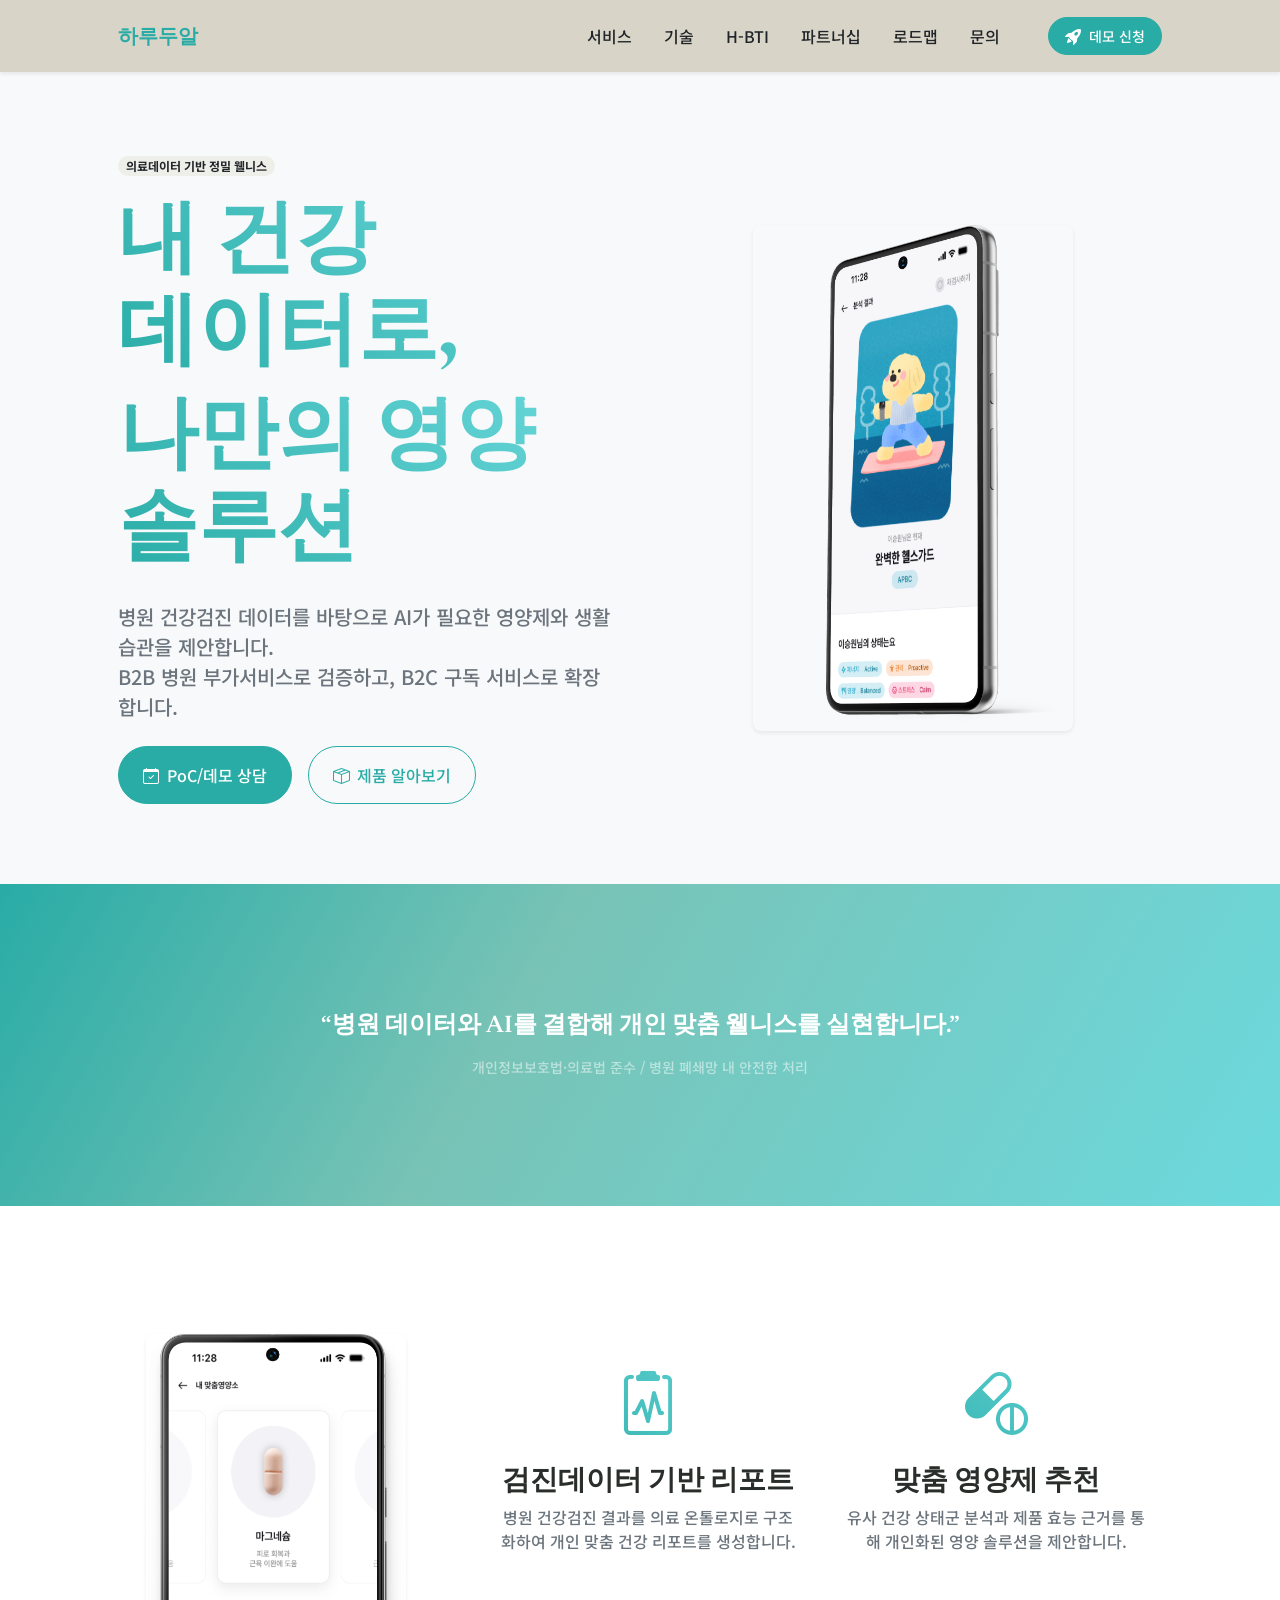
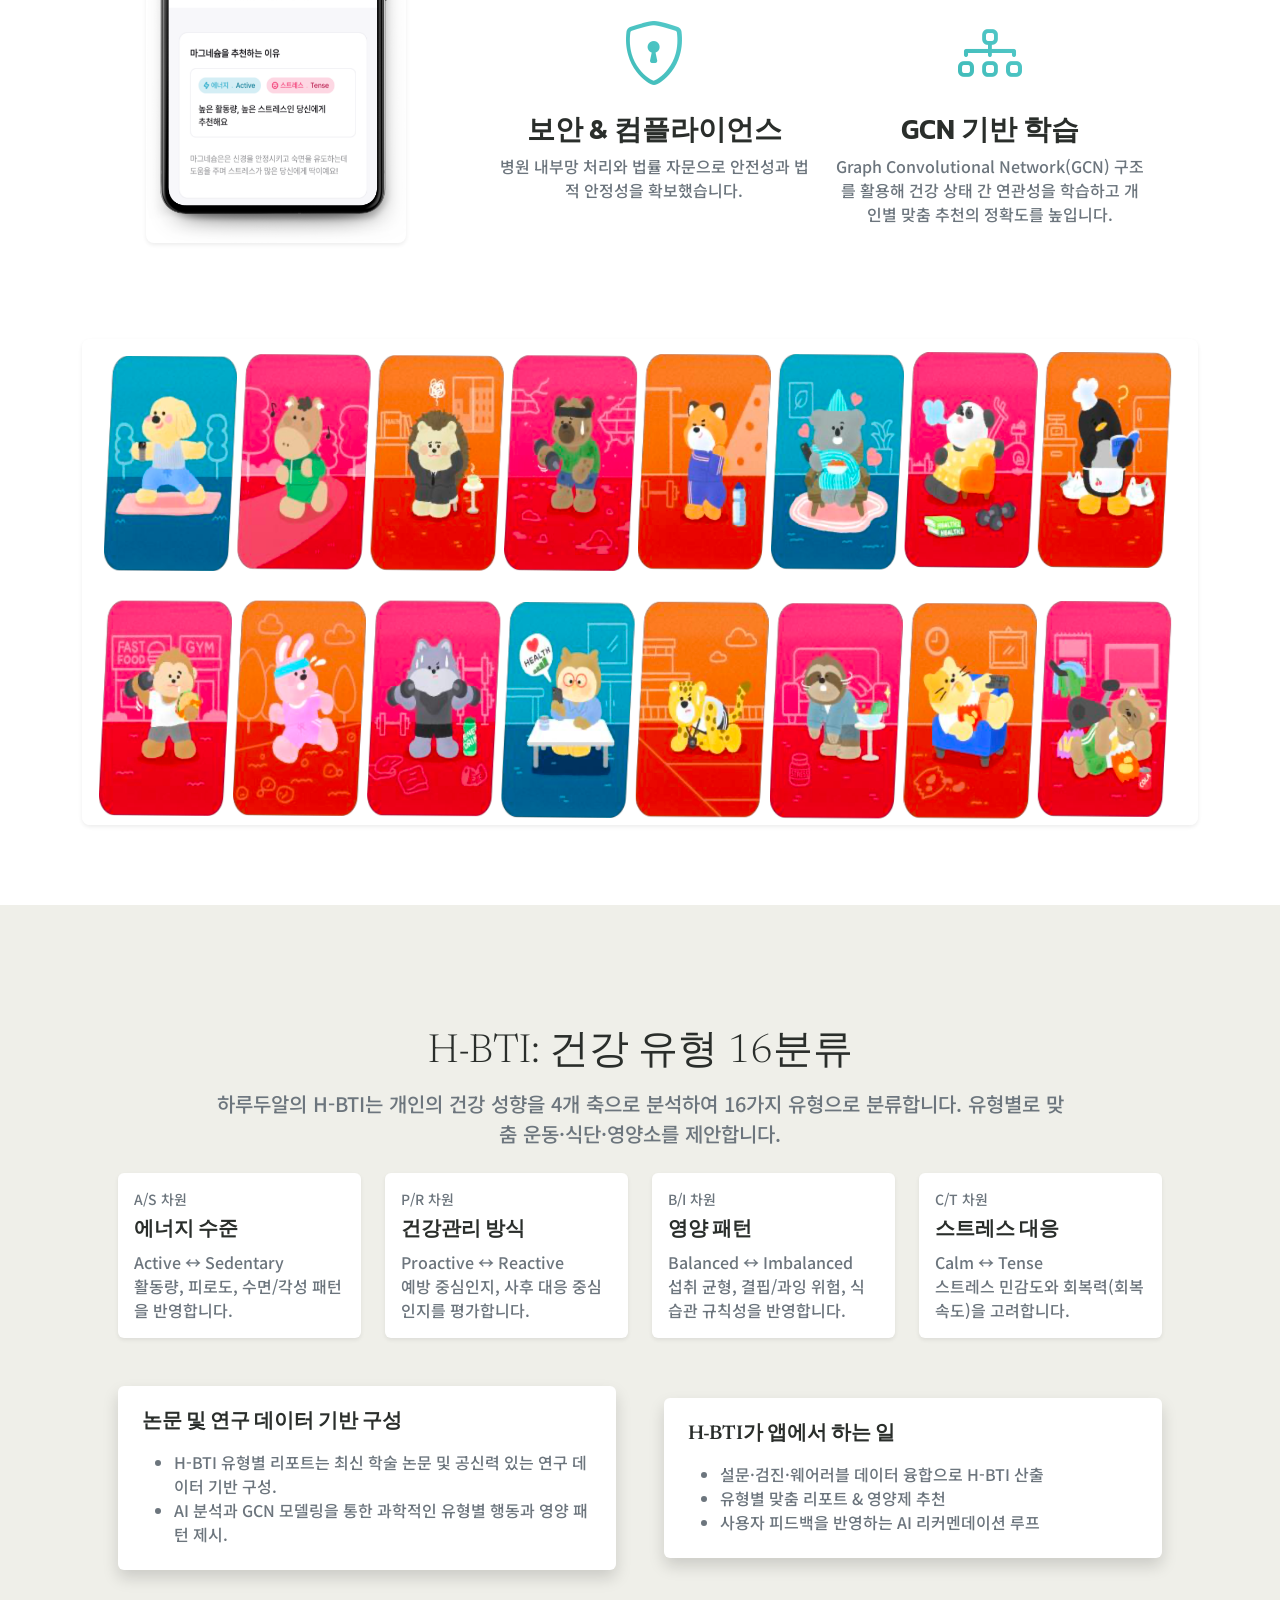
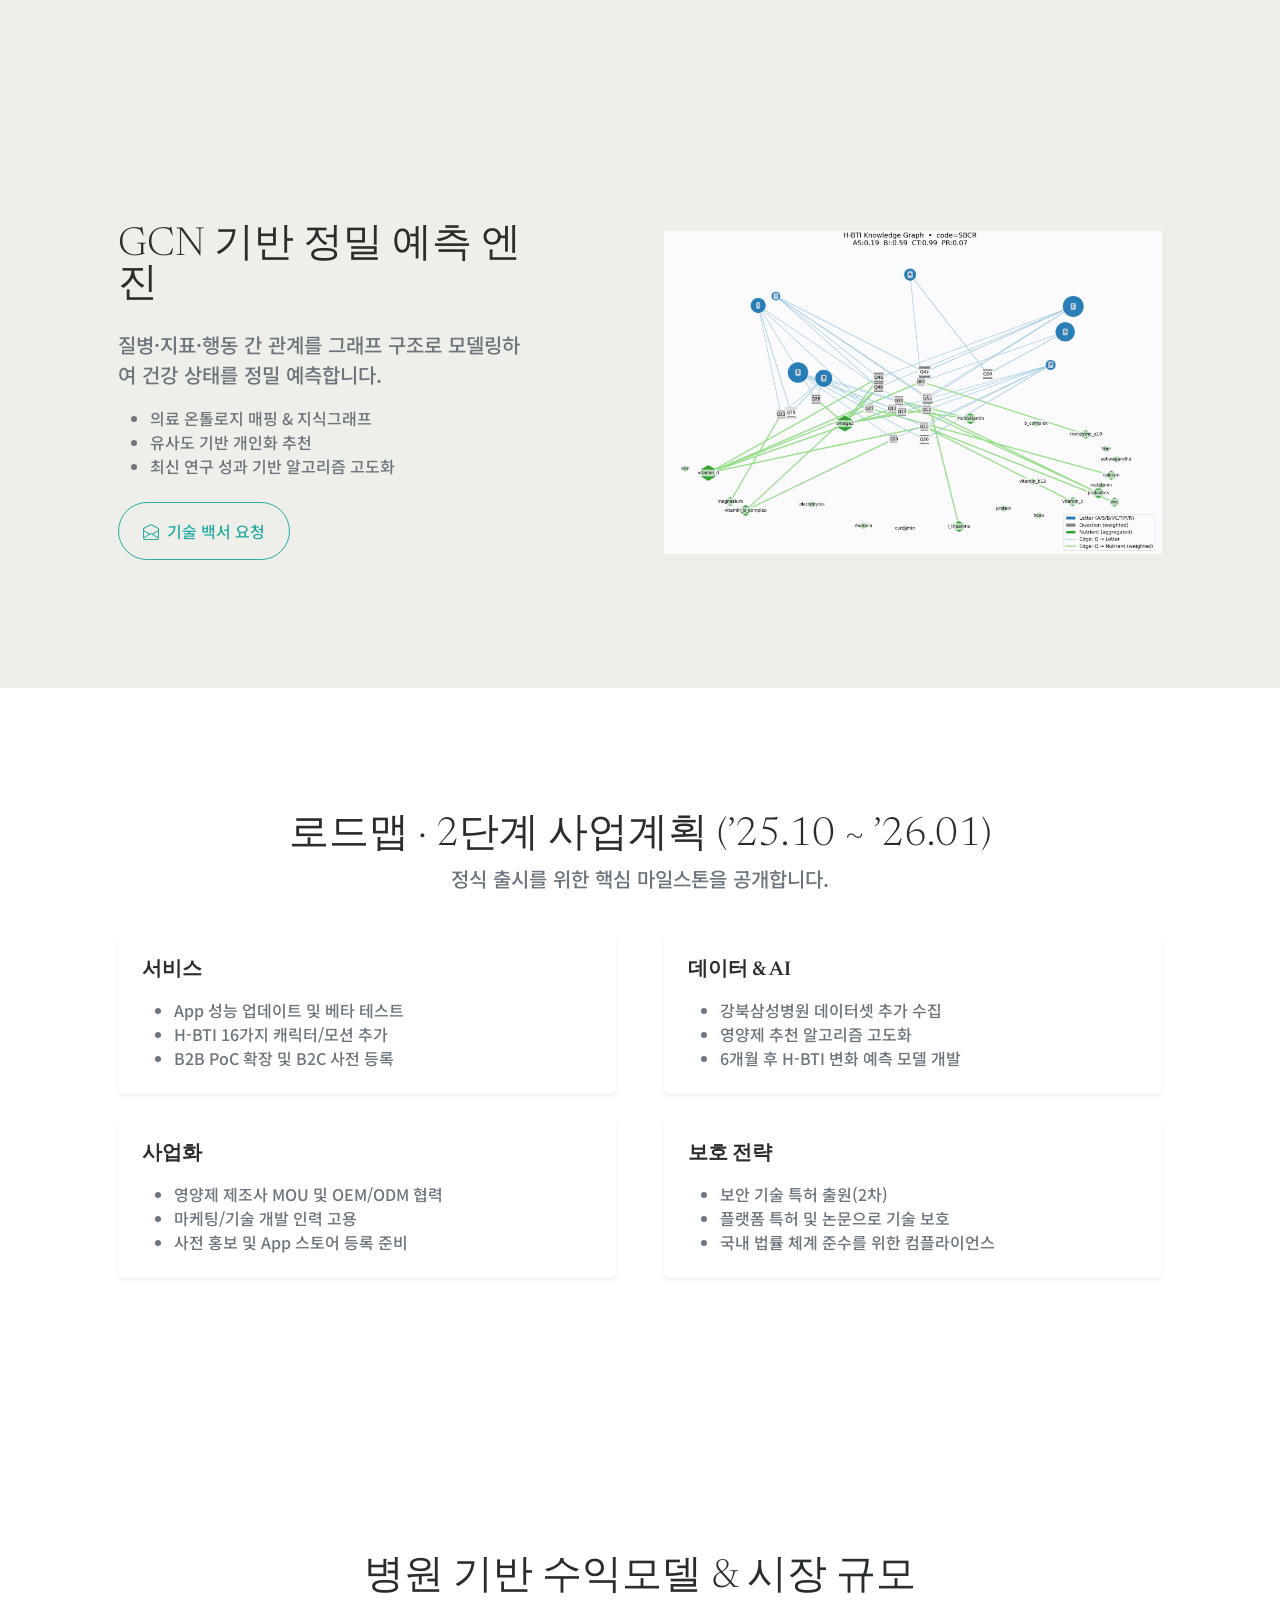
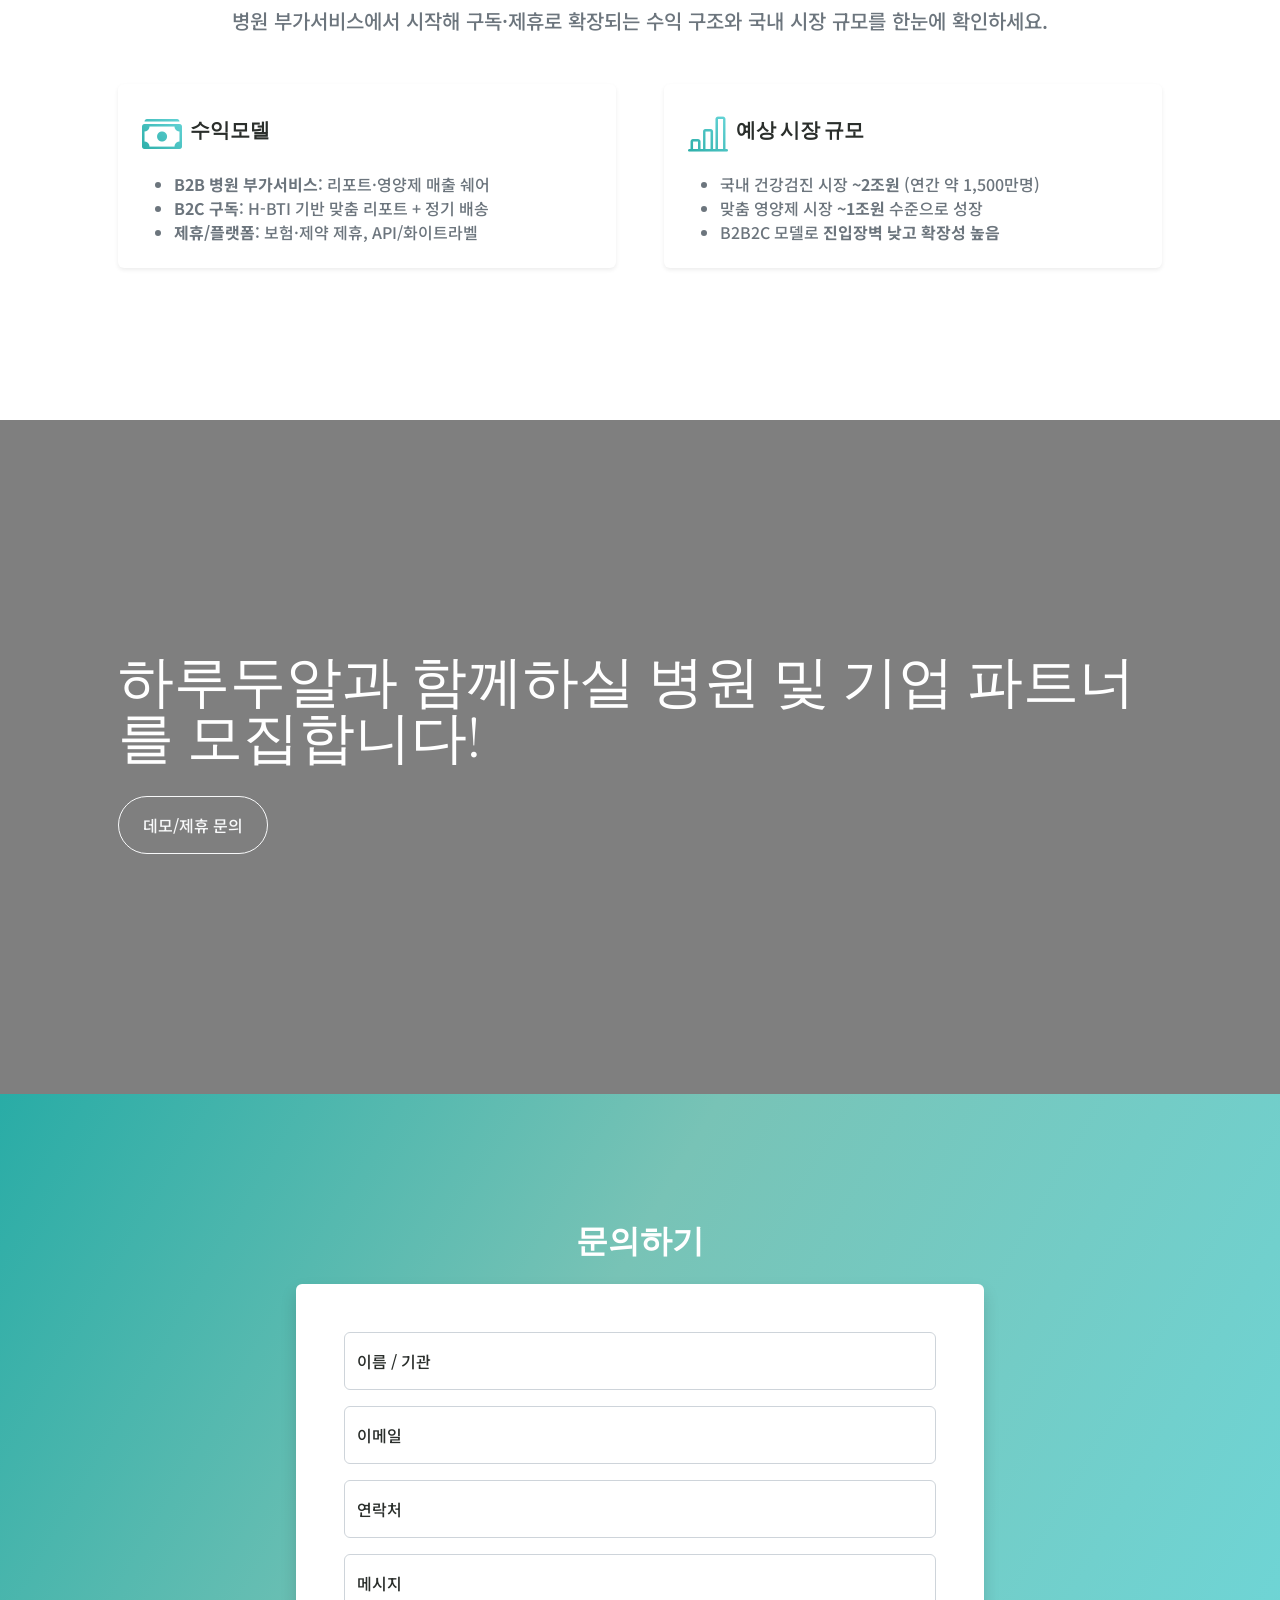
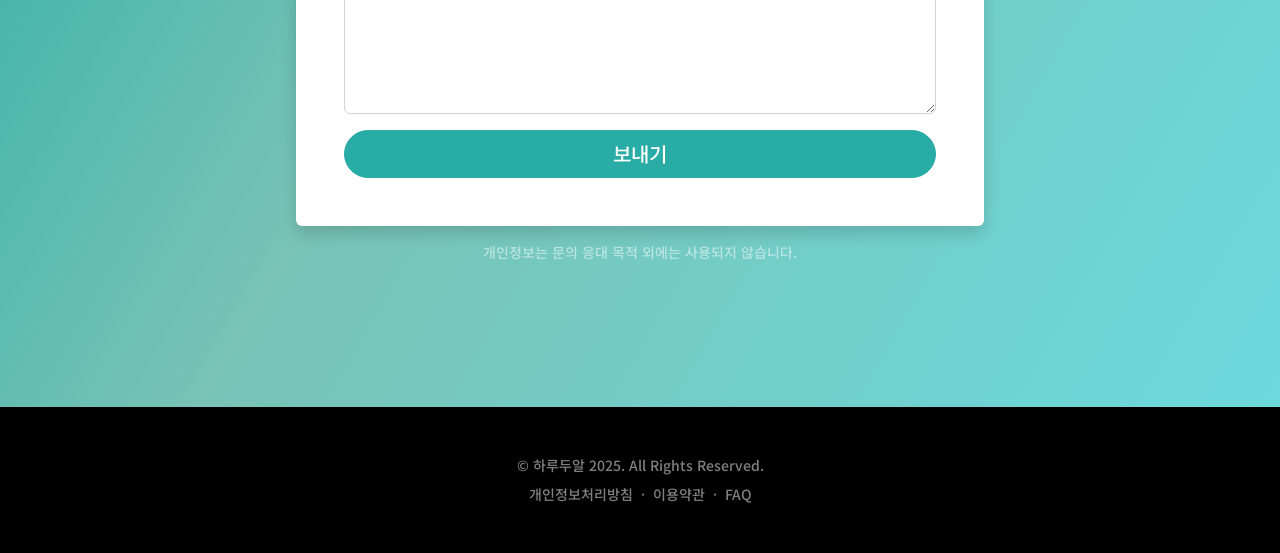
==== index.html @ f75a6505 "Initial commit" ====
<!DOCTYPE html>
<html lang="ko">
  <head>
    <meta charset="utf-8" />
    <link href="https://fonts.googleapis.com/css2?family=Noto+Sans+KR:wght@400;700&display=swap" rel="stylesheet" />
    <!-- Theme styles are defined in css/styles.css (Harudooal palette) -->
    <meta name="viewport" content="width=device-width, initial-scale=1, shrink-to-fit=no" />
    <meta name="description" content="병원 건강검진 데이터를 기반으로 AI가 개인 맞춤 영양제와 건강 리포트를 제안하는 정밀 웰니스 플랫폼 하루두알" />
    <meta name="author" content="하루두알" />
    <title>하루두알 | 의료데이터 기반 맞춤 영양 솔루션</title>
    <link rel="icon" type="image/jpeg" href="assets/하루두알_로고.jpg" />
    <!-- Bootstrap icons-->
    <link href="https://cdn.jsdelivr.net/npm/bootstrap-icons@1.11.3/font/bootstrap-icons.css" rel="stylesheet" />
    <!-- Google fonts-->
    <link rel="preconnect" href="https://fonts.gstatic.com" />
    <link href="https://fonts.googleapis.com/css2?family=Newsreader:ital,wght@0,600;1,600&display=swap" rel="stylesheet" />
    <link href="https://fonts.googleapis.com/css2?family=Mulish:ital,wght@0,300;0,600;0,700;1,300;1,600;1,700&display=swap" rel="stylesheet" />
    <link href="https://fonts.googleapis.com/css2?family=Kanit:ital,wght@0,400;1,400&display=swap" rel="stylesheet" />
    <!-- Core theme CSS (includes Bootstrap)-->
    <link href="css/styles.css" rel="stylesheet" />
  </head>
  <body id="page-top">
    <!-- Navigation-->
    <nav class="navbar navbar-expand-lg navbar-light fixed-top shadow-sm" id="mainNav">
      <div class="container px-5">
        <a class="navbar-brand fw-bold" href="#page-top">하루두알</a>
        <button class="navbar-toggler" type="button" data-bs-toggle="collapse" data-bs-target="#navbarResponsive" aria-controls="navbarResponsive" aria-expanded="false" aria-label="Toggle navigation">
          Menu <i class="bi-list"></i>
        </button>
        <div class="collapse navbar-collapse" id="navbarResponsive">
          <ul class="navbar-nav ms-auto me-4 my-3 my-lg-0">
            <li class="nav-item"><a class="nav-link me-lg-3" href="#features">서비스</a></li>
            <li class="nav-item"><a class="nav-link me-lg-3" href="#tech">기술</a></li>
            <li class="nav-item"><a class="nav-link me-lg-3" href="#hbti">H-BTI</a></li>
            <li class="nav-item"><a class="nav-link me-lg-3" href="#partners">파트너십</a></li>
            <li class="nav-item"><a class="nav-link me-lg-3" href="#roadmap">로드맵</a></li>
            <li class="nav-item"><a class="nav-link me-lg-3" href="#contact">문의</a></li>
          </ul>
          <a class="btn btn-primary rounded-pill px-3 mb-2 mb-lg-0" href="#contact">
            <span class="d-flex align-items-center">
              <i class="bi-rocket-takeoff-fill me-2"></i>
              <span class="small">데모 신청</span>
            </span>
          </a>
        </div>
      </div>
    </nav>

    <!-- Hero -->
    <header class="masthead">
      <div class="container px-5">
        <div class="row gx-5 align-items-center">
          <div class="col-lg-6">
            <div class="mb-5 mb-lg-0 text-center text-lg-start">
              <span class="badge bg-light text-dark badge-kv rounded-pill mb-3">의료데이터 기반 정밀 웰니스</span>
              <h4 class="display-1 mb-3 fw-bold hero-title">
                <span class="line-1 text-gradient d-block">내 건강 데이터로,</span>
                <span class="line-2 text-gradient d-block">나만의 영양 솔루션</span>
              </h4>
              <p class="lead fw-normal text-muted mb-4">
                병원 건강검진 데이터를 바탕으로 AI가 필요한 영양제와 생활습관을 제안합니다.<br/>
                B2B 병원 부가서비스로 검증하고, B2C 구독 서비스로 확장합니다.
              </p>
              <div class="d-flex flex-column flex-lg-row align-items-center">
                <a class="btn btn-primary rounded-pill px-4 py-3 me-lg-3 mb-3 mb-lg-0" href="#contact"><i class="bi bi-calendar-check me-2"></i>PoC/데모 상담</a>
                <a class="btn btn-outline-dark rounded-pill px-4 py-3" href="#features"><i class="bi bi-box-seam me-2"></i>제품 알아보기</a>
              </div>
            </div>
          </div>
          <div class="col-lg-6">
            <!-- Device mockup -->
            <div class="masthead-device-mockup text-center">
              <img
                src="assets/img/image.png"
                alt="하루두알 서비스 화면"
                class="img-fluid rounded-3 shadow-sm"
                style="max-width: 320px; width: 100%; height: auto;"
              />
            </div>
          </div>
        </div>
      </div>
    </header>

    <!-- Trust/Quote -->
    <aside class="text-center bg-gradient-primary-to-secondary">
      <div class="container px-5 py-5">
        <div class="row gx-5 justify-content-center">
          <div class="col-xl-10">
            <div class="text-white mb-3 h4">“병원 데이터와 AI를 결합해 개인 맞춤 웰니스를 실현합니다.”</div>
            <div class="text-white-50 small">개인정보보호법·의료법 준수 / 병원 폐쇄망 내 안전한 처리</div>
          </div>
        </div>
      </div>
    </aside>

    <!-- Features -->
    <section id="features">
      <div class="container px-5 py-5">
        <div class="row gx-5 align-items-center">
          <div class="col-lg-8 order-lg-1 mb-5 mb-lg-0">
            <div class="container-fluid px-0 px-sm-3">
              <div class="row gx-5">
                <div class="col-md-6 mb-5">
                  <div class="text-center">
                    <i class="bi-clipboard2-pulse icon-feature text-gradient d-block mb-3"></i>
                    <h3 class="font-alt">검진데이터 기반 리포트</h3>
                    <p class="text-muted mb-0">병원 건강검진 결과를 의료 온톨로지로 구조화하여 개인 맞춤 건강 리포트를 생성합니다.</p>
                  </div>
                </div>
                <div class="col-md-6 mb-5">
                  <div class="text-center">
                    <i class="bi-capsule-pill icon-feature text-gradient d-block mb-3"></i>
                    <h3 class="font-alt">맞춤 영양제 추천</h3>
                    <p class="text-muted mb-0">유사 건강 상태군 분석과 제품 효능 근거를 통해 개인화된 영양 솔루션을 제안합니다.</p>
                  </div>
                </div>
              </div>
              <div class="row">
                <div class="col-md-6 mb-5 mb-md-0">
                  <div class="text-center">
                    <i class="bi-shield-lock icon-feature text-gradient d-block mb-3"></i>
                    <h3 class="font-alt">보안 & 컴플라이언스</h3>
                    <p class="text-muted mb-0">병원 내부망 처리와 법률 자문으로 안전성과 법적 안정성을 확보했습니다.</p>
                  </div>
                </div>
                <div class="col-md-6">
                  <div class="text-center">
                    <i class="bi-diagram-3 icon-feature text-gradient d-block mb-3"></i>
                    <h3 class="font-alt">GCN 기반 학습</h3>
                    <p class="text-muted mb-0">Graph Convolutional Network(GCN) 구조를 활용해 건강 상태 간 연관성을 학습하고 개인별 맞춤 추천의 정확도를 높입니다.</p>
                  </div>
                </div>
              </div>
            </div>
          </div>
          <div class="col-lg-4 order-lg-0">
            <!-- Device mockup -->
            <div class="features-device-mockup text-center">
              <img
                src="assets/img/image copy.png"
                alt="앱 데모"
                class="img-fluid rounded-3 shadow-sm"
                style="max-width: 260px; width: 100%; height: auto;"
              />
            </div>
          </div>
        </div>
      </div>
        <div class="container text-center mt-5">
          <img src="assets/img/hbti.png"
               alt="H-BTI 16유형 캐릭터 전체"
               class="img-fluid rounded-3 shadow-sm"
               style="max-width: 100%; height: auto;" />
        </div>
    </section>

    <!-- H-BTI section -->
    <section id="hbti" class="bg-light">
      <div class="container px-5 py-5">
        <div class="row gx-5 align-items-center justify-content-center">
          <div class="col-lg-10 text-center mb-4">
            <h2 class="display-6 lh-1 mb-3">H-BTI: 건강 유형 16분류</h2>
            <p class="lead fw-normal text-muted mb-0">하루두알의 H-BTI는 개인의 건강 성향을 4개 축으로 분석하여 16가지 유형으로 분류합니다. 유형별로 맞춤 운동·식단·영양소를 제안합니다.</p>
          </div>
        </div>
        <div class="row gx-4 gy-4">
          <div class="col-md-6 col-lg-3">
            <div class="card h-100 border-0 shadow-sm">
              <div class="card-body">
                <div class="small text-uppercase text-muted mb-2">A/S 차원</div>
                <h5 class="mb-2">에너지 수준</h5>
                <p class="text-muted mb-0">Active ↔ Sedentary<br/>활동량, 피로도, 수면/각성 패턴을 반영합니다.</p>
              </div>
            </div>
          </div>
          <div class="col-md-6 col-lg-3">
            <div class="card h-100 border-0 shadow-sm">
              <div class="card-body">
                <div class="small text-uppercase text-muted mb-2">P/R 차원</div>
                <h5 class="mb-2">건강관리 방식</h5>
                <p class="text-muted mb-0">Proactive ↔ Reactive<br/>예방 중심인지, 사후 대응 중심인지를 평가합니다.</p>
              </div>
            </div>
          </div>
          <div class="col-md-6 col-lg-3">
            <div class="card h-100 border-0 shadow-sm">
              <div class="card-body">
                <div class="small text-uppercase text-muted mb-2">B/I 차원</div>
                <h5 class="mb-2">영양 패턴</h5>
                <p class="text-muted mb-0">Balanced ↔ Imbalanced<br/>섭취 균형, 결핍/과잉 위험, 식습관 규칙성을 반영합니다.</p>
              </div>
            </div>
          </div>
          <div class="col-md-6 col-lg-3">
            <div class="card h-100 border-0 shadow-sm">
              <div class="card-body">
                <div class="small text-uppercase text-muted mb-2">C/T 차원</div>
                <h5 class="mb-2">스트레스 대응</h5>
                <p class="text-muted mb-0">Calm ↔ Tense<br/>스트레스 민감도와 회복력(회복 속도)을 고려합니다.</p>
              </div>
            </div>
          </div>
        </div>
        <div class="row gx-5 mt-5 align-items-center">
          <div class="col-lg-6 order-lg-0 mb-4 mb-lg-0">
            <div class="card border-0 shadow rounded-xxl">
              <div class="card-body p-4">
                <h5 class="mb-3">논문 및 연구 데이터 기반 구성</h5>
                <ul class="text-muted mb-0">
                  <li>H-BTI 유형별 리포트는 최신 학술 논문 및 공신력 있는 연구 데이터 기반 구성.</li>
                  <li>AI 분석과 GCN 모델링을 통한 과학적인 유형별 행동과 영양 패턴 제시.</li>
                </ul>
              </div>
            </div>
          </div>
          <div class="col-lg-6 order-lg-1">
            <div class="card border-0 shadow rounded-xxl">
              <div class="card-body p-4">
                <h5 class="mb-3">H-BTI가 앱에서 하는 일</h5>
                <ul class="text-muted mb-0">
                  <li>설문·검진·웨어러블 데이터 융합으로 H-BTI 산출</li>
                  <li>유형별 맞춤 리포트 & 영양제 추천</li>
                  <li>사용자 피드백을 반영하는 AI 리커멘데이션 루프</li>
                </ul>
              </div>
            </div>
          </div>
        </div>
      </div>
    </section>

    <!-- Tech section -->
    <section id="tech" class="bg-light">
      <div class="container px-5 py-5">
        <div class="row gx-5 align-items-center justify-content-center justify-content-lg-between">
          <div class="col-12 col-lg-5">
            <h2 class="display-6 lh-1 mb-4">GCN 기반 정밀 예측 엔진</h2>
            <p class="lead fw-normal text-muted mb-3">질병·지표·행동 간 관계를 그래프 구조로 모델링하여 건강 상태를 정밀 예측합니다.</p>
            <ul class="text-muted mb-4">
              <li>의료 온톨로지 매핑 & 지식그래프</li>
              <li>유사도 기반 개인화 추천</li>
              <li>최신 연구 성과 기반 알고리즘 고도화</li>
            </ul>
            <a class="btn btn-outline-dark rounded-pill px-4 py-3" href="#contact"><i class="bi bi-envelope-open me-2"></i>기술 백서 요청</a>
          </div>
          <div class="col-sm-8 col-md-6">
            <div class="px-5 px-sm-0">
              <img class="img-fluid" src="assets/img/gcn.png" alt="GCN 기반 추천" />
            </div>
          </div>
        </div>
      </div>
    </section>

    <!-- Roadmap / Phase-2 Plan -->
    <section id="roadmap">
      <div class="container px-5 py-5">
        <div class="row gx-5 align-items-center">
          <div class="col-lg-12 text-center mb-4">
            <h2 class="display-6 lh-1">로드맵 · 2단계 사업계획 (’25.10 ~ ’26.01)</h2>
            <p class="lead fw-normal text-muted">정식 출시를 위한 핵심 마일스톤을 공개합니다.</p>
          </div>
          <div class="col-md-6 mb-4">
            <div class="card h-100 border-0 shadow-sm">
              <div class="card-body p-4">
                <h5 class="mb-3">서비스</h5>
                <ul class="text-muted mb-0">
                  <li>App 성능 업데이트 및 베타 테스트</li>
                  <li>H-BTI 16가지 캐릭터/모션 추가</li>
                  <li>B2B PoC 확장 및 B2C 사전 등록</li>
                </ul>
              </div>
            </div>
          </div>
          <div class="col-md-6 mb-4">
            <div class="card h-100 border-0 shadow-sm">
              <div class="card-body p-4">
                <h5 class="mb-3">데이터 & AI</h5>
                <ul class="text-muted mb-0">
                  <li>강북삼성병원 데이터셋 추가 수집</li>
                  <li>영양제 추천 알고리즘 고도화</li>
                  <li>6개월 후 H-BTI 변화 예측 모델 개발</li>
                </ul>
              </div>
            </div>
          </div>
          <div class="col-md-6 mb-4">
            <div class="card h-100 border-0 shadow-sm">
              <div class="card-body p-4">
                <h5 class="mb-3">사업화</h5>
                <ul class="text-muted mb-0">
                  <li>영양제 제조사 MOU 및 OEM/ODM 협력</li>
                  <li>마케팅/기술 개발 인력 고용</li>
                  <li>사전 홍보 및 App 스토어 등록 준비</li>
                </ul>
              </div>
            </div>
          </div>
          <div class="col-md-6 mb-4">
            <div class="card h-100 border-0 shadow-sm">
              <div class="card-body p-4">
                <h5 class="mb-3">보호 전략</h5>
                <ul class="text-muted mb-0">
                  <li>보안 기술 특허 출원(2차)</li>
                  <li>플랫폼 특허 및 논문으로 기술 보호</li>
                  <li>국내 법률 체계 준수를 위한 컴플라이언스</li>
                </ul>
              </div>
            </div>
          </div>
        </div>
      </div>
    </section>

    <!-- Partners / B2B -->
    <section id="partners">
      <div class="container px-5 py-5">
        <div class="row gx-5 align-items-center">
          <div class="col-lg-12 text-center mb-4">
            <h2 class="display-6 lh-1">병원 기반 수익모델 & 시장 규모</h2>
            <p class="lead fw-normal text-muted">병원 부가서비스에서 시작해 구독·제휴로 확장되는 수익 구조와 국내 시장 규모를 한눈에 확인하세요.</p>
          </div>
        </div>
        <div class="row gx-5 align-items-stretch mt-2">
          <!-- 수익모델 -->
          <div class="col-md-6 mb-4">
            <div class="card h-100 border-0 shadow-sm">
              <div class="card-body p-4">
                <div class="d-flex align-items-center mb-3">
                  <i class="bi-cash-stack display-6 text-gradient me-2"></i>
                  <h5 class="mb-0">수익모델</h5>
                </div>
                <ul class="text-muted mb-0">
                  <li><strong>B2B 병원 부가서비스</strong>: 리포트·영양제 매출 쉐어</li>
                  <li><strong>B2C 구독</strong>: H-BTI 기반 맞춤 리포트 + 정기 배송</li>
                  <li><strong>제휴/플랫폼</strong>: 보험·제약 제휴, API/화이트라벨</li>
                </ul>
              </div>
            </div>
          </div>
          <!-- 예상 시장 규모 -->
          <div class="col-md-6 mb-4">
            <div class="card h-100 border-0 shadow-sm">
              <div class="card-body p-4">
                <div class="d-flex align-items-center mb-3">
                  <i class="bi-bar-chart-line display-6 text-gradient me-2"></i>
                  <h5 class="mb-0">예상 시장 규모</h5>
                </div>
                <ul class="text-muted mb-0">
                  <li>국내 건강검진 시장 <strong>~2조원</strong> (연간 약 1,500만명)</li>
                  <li>맞춤 영양제 시장 <strong>~1조원</strong> 수준으로 성장</li>
                  <li>B2B2C 모델로 <strong>진입장벽 낮고 확장성 높음</strong></li>
                </ul>
              </div>
            </div>
          </div>
        </div>
      </div>
    </section>

    <!-- CTA -->
    <section class="cta">
      <div class="cta-content">
        <div class="container px-5">
          <h2 class="text-white display-4 lh-1 mb-4">
            하루두알과 함께하실 병원 및 기업 파트너를 모집합니다!
          </h2>
          <a class="btn btn-outline-light py-3 px-4 rounded-pill" href="#contact">데모/제휴 문의</a>
        </div>
      </div>
    </section>

    <!-- Contact -->
    <section class="bg-gradient-primary-to-secondary" id="contact">
      <div class="container px-5 py-5">
        <h2 class="text-center text-white font-alt mb-4">문의하기</h2>
        <div class="row justify-content-center">
          <div class="col-lg-8">
            <div class="card border-0 shadow rounded-xxl">
              <div class="card-body p-4 p-md-5">
                <form id="contactForm" action="https://formspree.io/f/xjkjkpnr" method="POST">
                  <div class="form-floating mb-3">
                    <input class="form-control" id="name" name="name" type="text" placeholder="Enter your name..." required />
                    <label for="name">이름 / 기관</label>
                  </div>
                  <div class="form-floating mb-3">
                    <input class="form-control" id="email" name="email" type="email" placeholder="name@example.com" required />
                    <label for="email">이메일</label>
                  </div>
                  <div class="form-floating mb-3">
                    <input class="form-control" id="phone" name="phone" type="tel" placeholder="010-0000-0000" />
                    <label for="phone">연락처</label>
                  </div>
                  <div class="form-floating mb-3">
                    <textarea class="form-control" id="message" name="message" placeholder="프로젝트/제휴 내용을 남겨주세요" style="height: 10rem" required></textarea>
                    <label for="message">메시지</label>
                  </div>
                  <input type="hidden" name="_subject" value="하루두알 웹사이트 문의" />
                  <div class="d-grid">
                    <button class="btn btn-primary rounded-pill btn-lg" id="submitButton" type="submit">보내기</button>
                  </div>
                </form>
                <div class="d-none mt-3" id="submitSuccessMessage">
                  <div class="text-center">
                    <div class="fw-bolder">메시지가 전송되었습니다. 빠르게 연락드리겠습니다!</div>
                  </div>
                </div>
                <div class="d-none mt-3" id="submitErrorMessage">
                  <div class="text-center text-danger">전송에 실패했습니다. 다시 시도해주세요.</div>
                </div>
              </div>
            </div>
            <p class="text-center text-white-50 small mt-3">개인정보는 문의 응대 목적 외에는 사용되지 않습니다.</p>
          </div>
        </div>
      </div>
    </section>

    <!-- Footer -->
    <footer class="bg-black text-center py-5">
      <div class="container px-5">
        <div class="text-white-50 small">
          <div class="mb-2">© 하루두알 2025. All Rights Reserved.</div>
          <a href="#">개인정보처리방침</a>
          <span class="mx-1">·</span>
          <a href="#">이용약관</a>
          <span class="mx-1">·</span>
          <a href="#">FAQ</a>
        </div>
      </div>
    </footer>

    <!-- Feedback Modal (optional, kept if you need SB Forms) -->
    <div class="modal fade" id="feedbackModal" tabindex="-1" aria-labelledby="feedbackModalLabel" aria-hidden="true">
      <div class="modal-dialog modal-dialog-centered">
        <div class="modal-content">
          <div class="modal-header bg-gradient-primary-to-secondary p-4">
            <h5 class="modal-title font-alt text-white" id="feedbackModalLabel">Send feedback</h5>
            <button class="btn-close btn-close-white" type="button" data-bs-dismiss="modal" aria-label="Close"></button>
          </div>
          <div class="modal-body border-0 p-4">
            <p>이 모달은 템플릿 호환을 위해 유지되어 있습니다. 자체 문의 폼(#contact)을 사용합니다.</p>
          </div>
        </div>
      </div>
    </div>

    <!-- Bootstrap core JS-->
    <script src="https://cdn.jsdelivr.net/npm/bootstrap@5.2.3/dist/js/bootstrap.bundle.min.js"></script>
    <!-- Core theme JS-->
    <script src="js/scripts.js"></script>

    <!-- Lightweight form handler (no external service) -->
    <script>
      const form = document.getElementById('contactForm');
      const successMsg = document.getElementById('submitSuccessMessage');
      const errorMsg = document.getElementById('submitErrorMessage');

      form?.addEventListener('submit', async (e) => {
        e.preventDefault();

        const formData = new FormData(form);
        const action = form.getAttribute('action');

        try {
          const response = await fetch(action, {
            method: 'POST',
            body: formData,
            headers: {
              'Accept': 'application/json',
            },
          });

          if (response.ok) {
            successMsg?.classList.remove('d-none');
            errorMsg?.classList.add('d-none');
            form.reset();
          } else {
            throw new Error('Form submission failed');
          }
        } catch (err) {
          successMsg?.classList.add('d-none');
          errorMsg?.classList.remove('d-none');
        }
      });
    </script>
  </body>
</html>
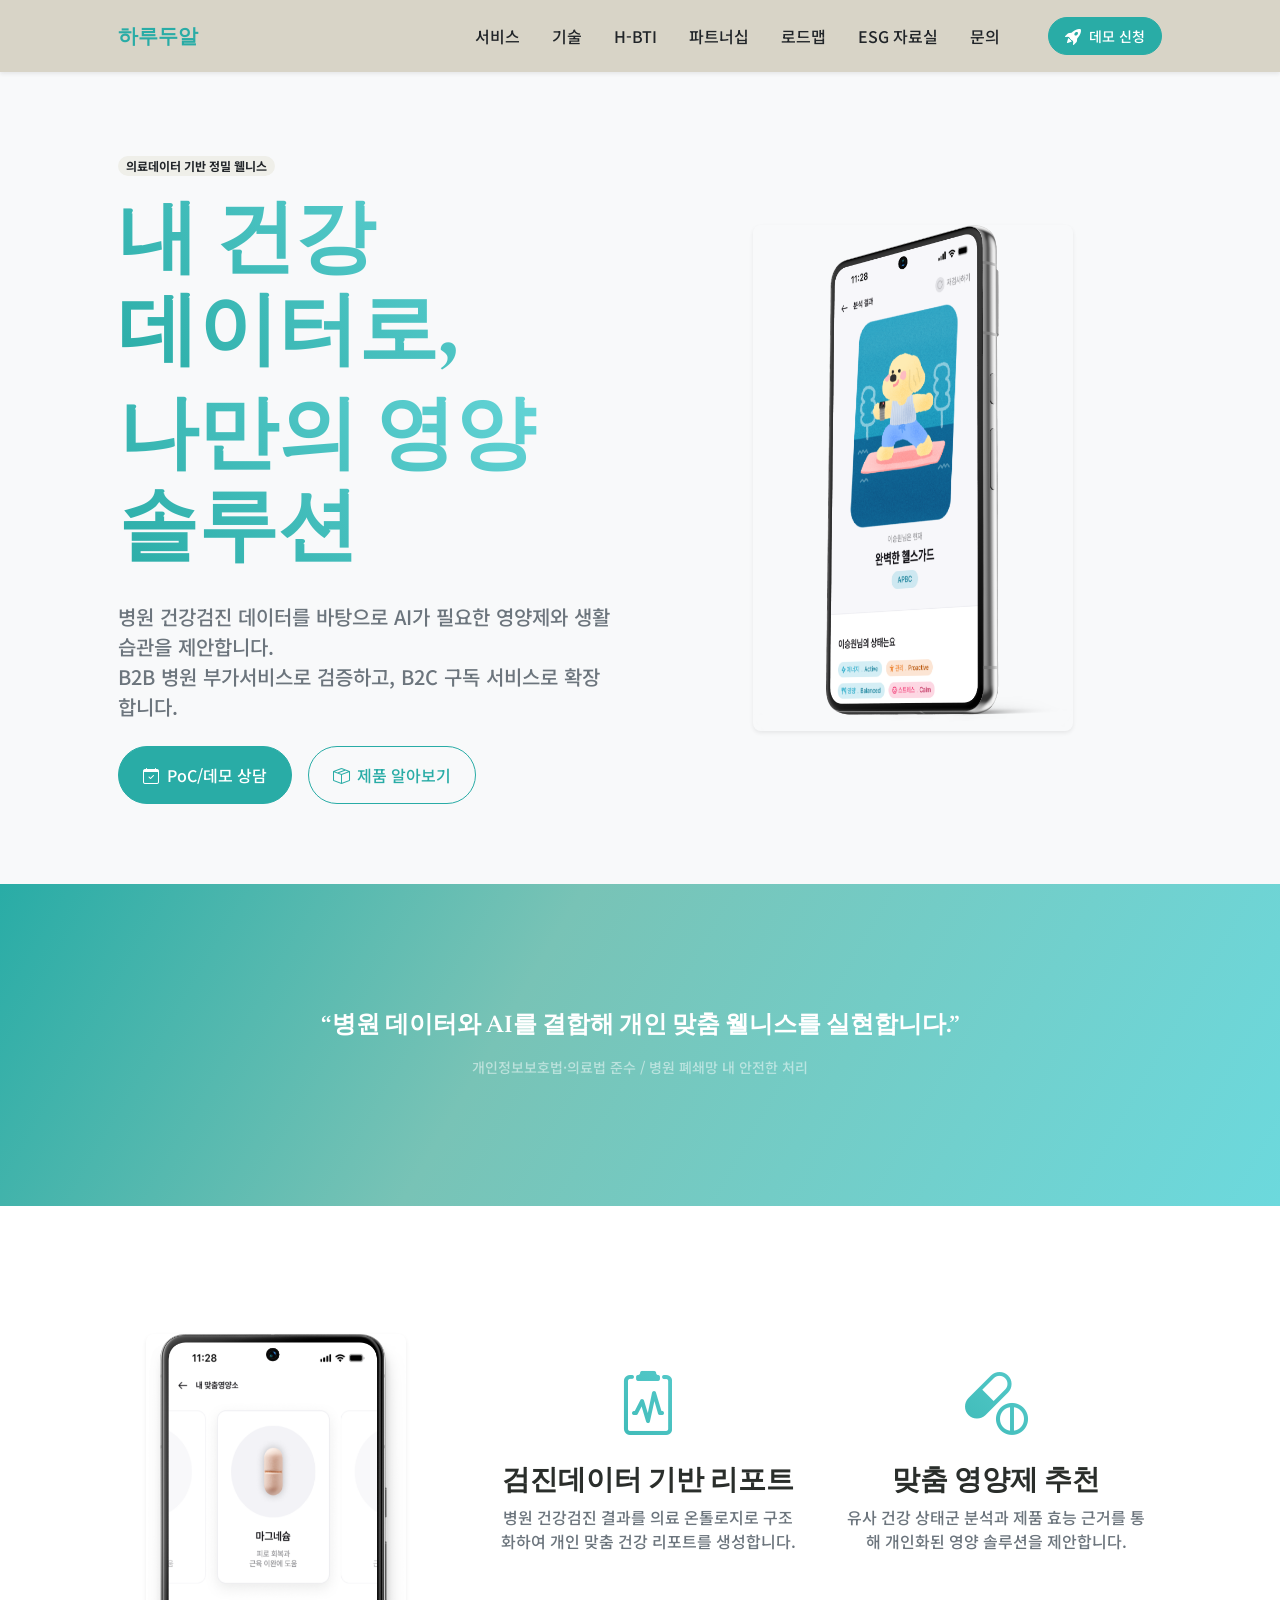
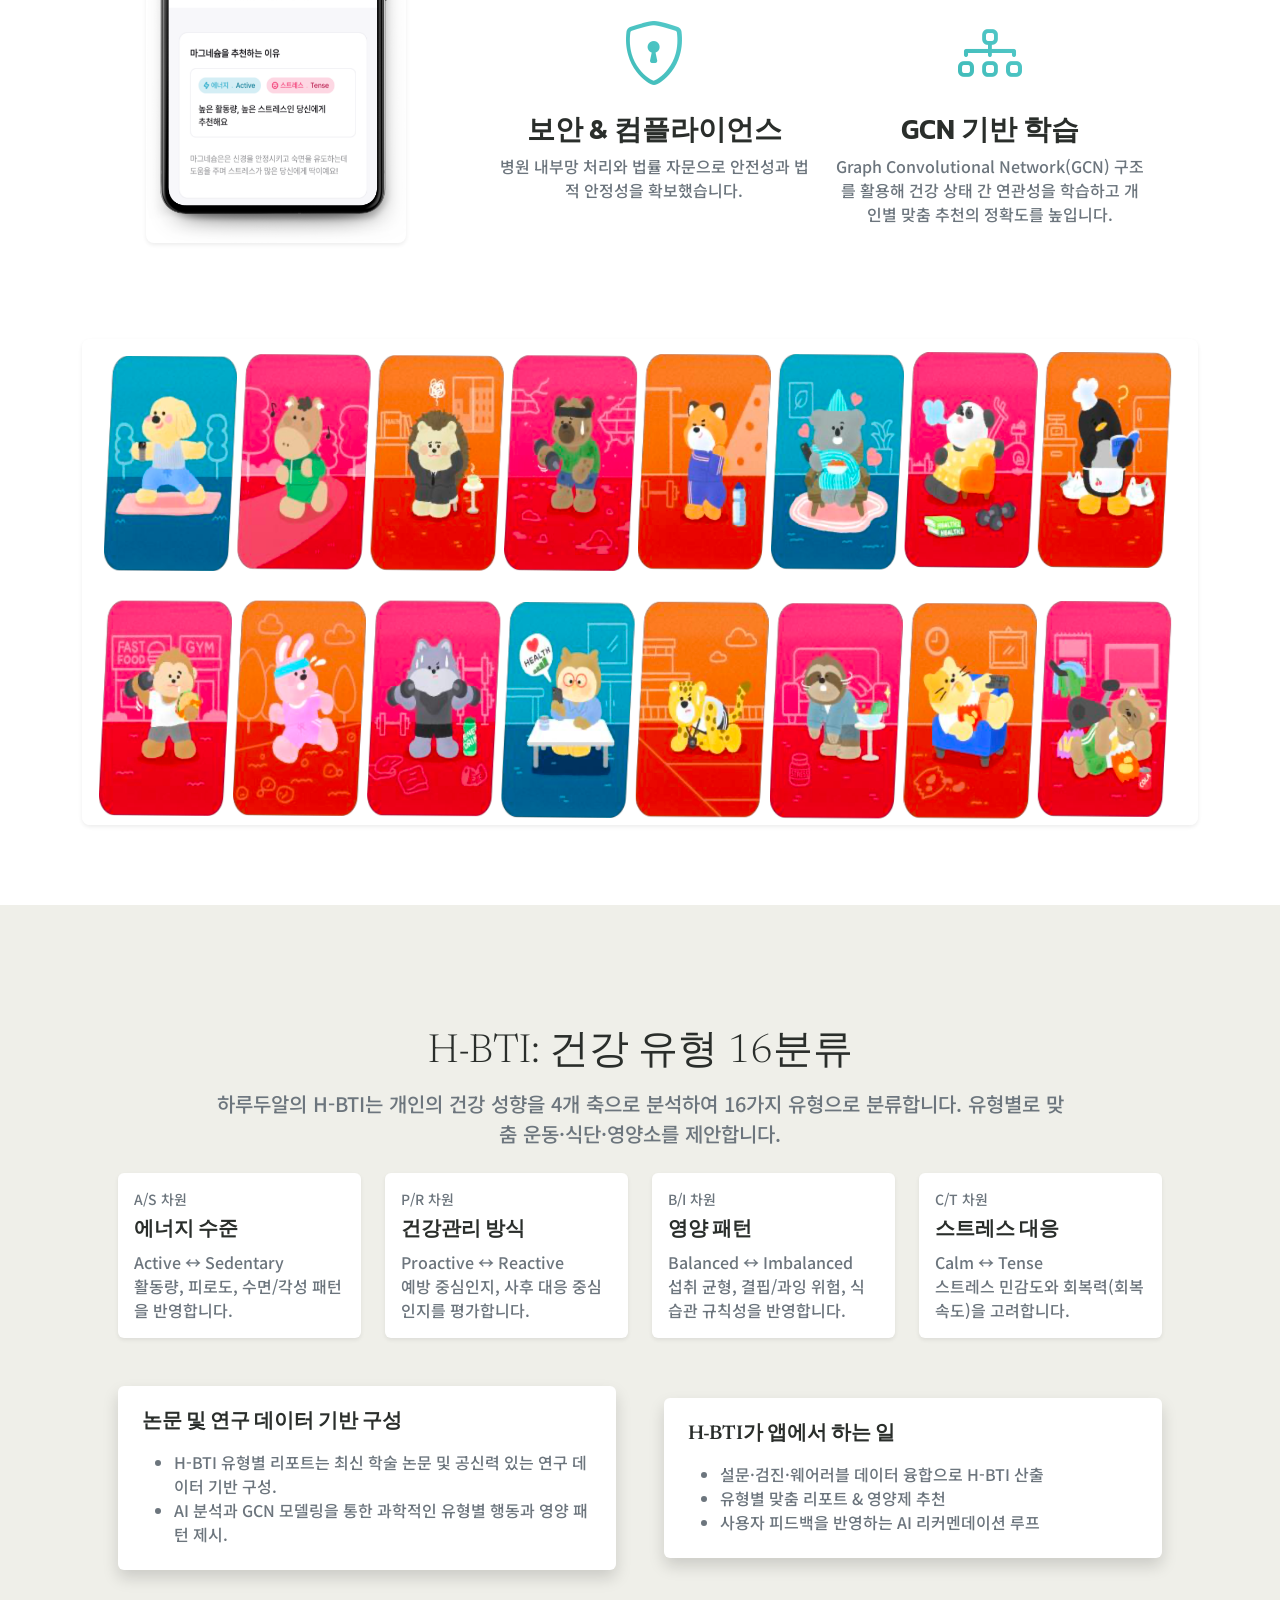
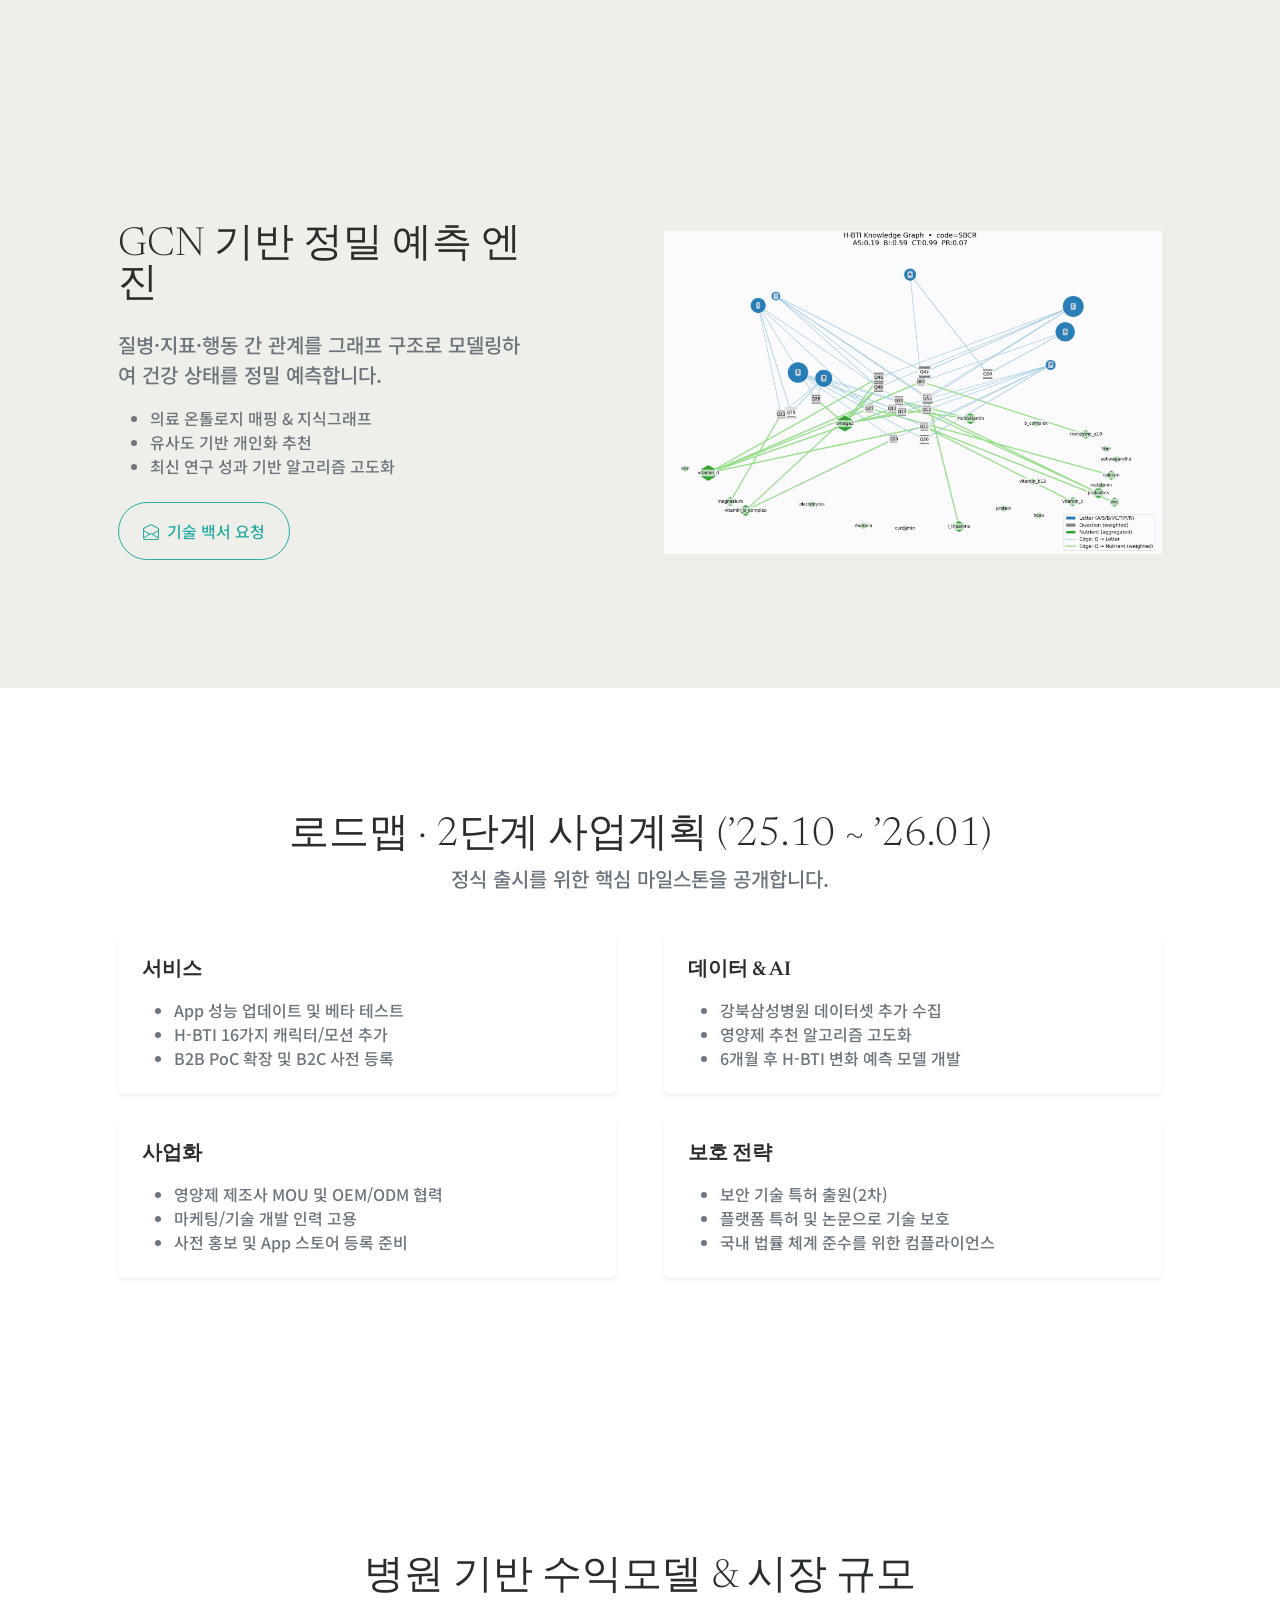
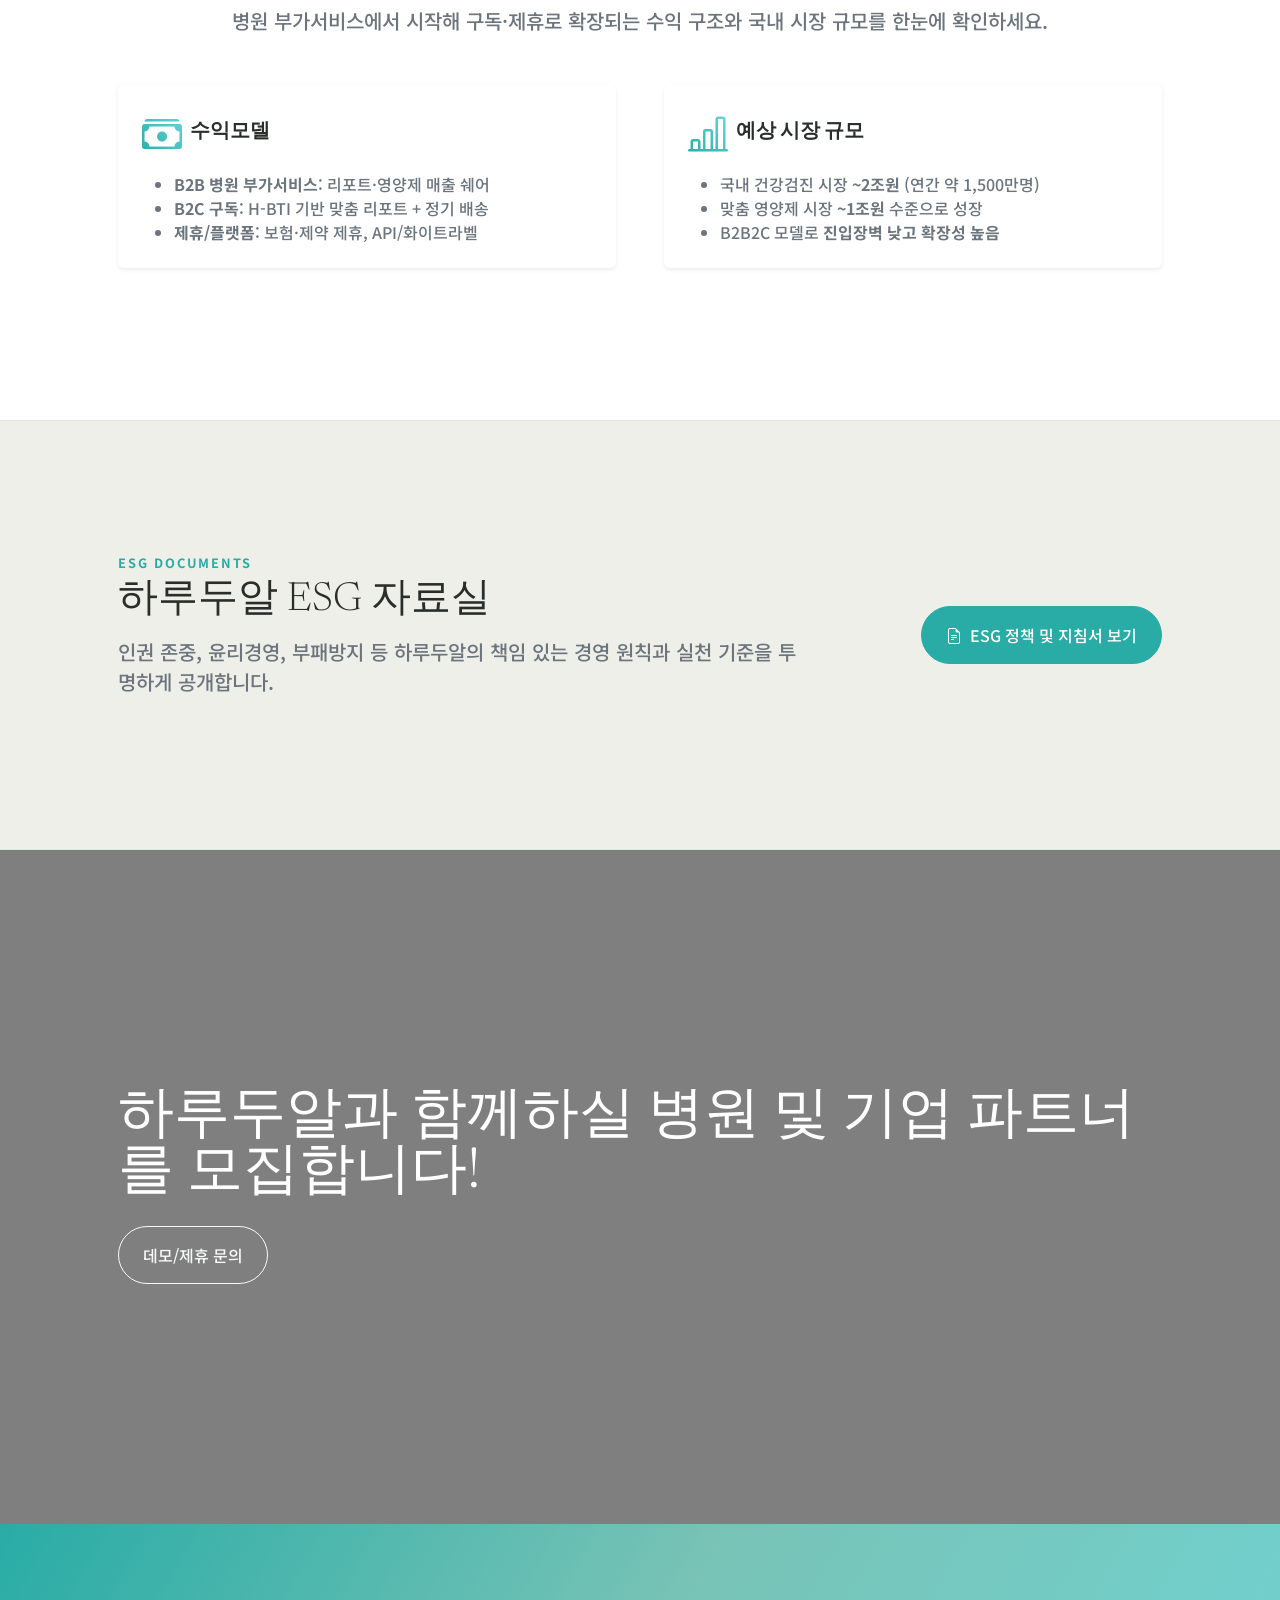
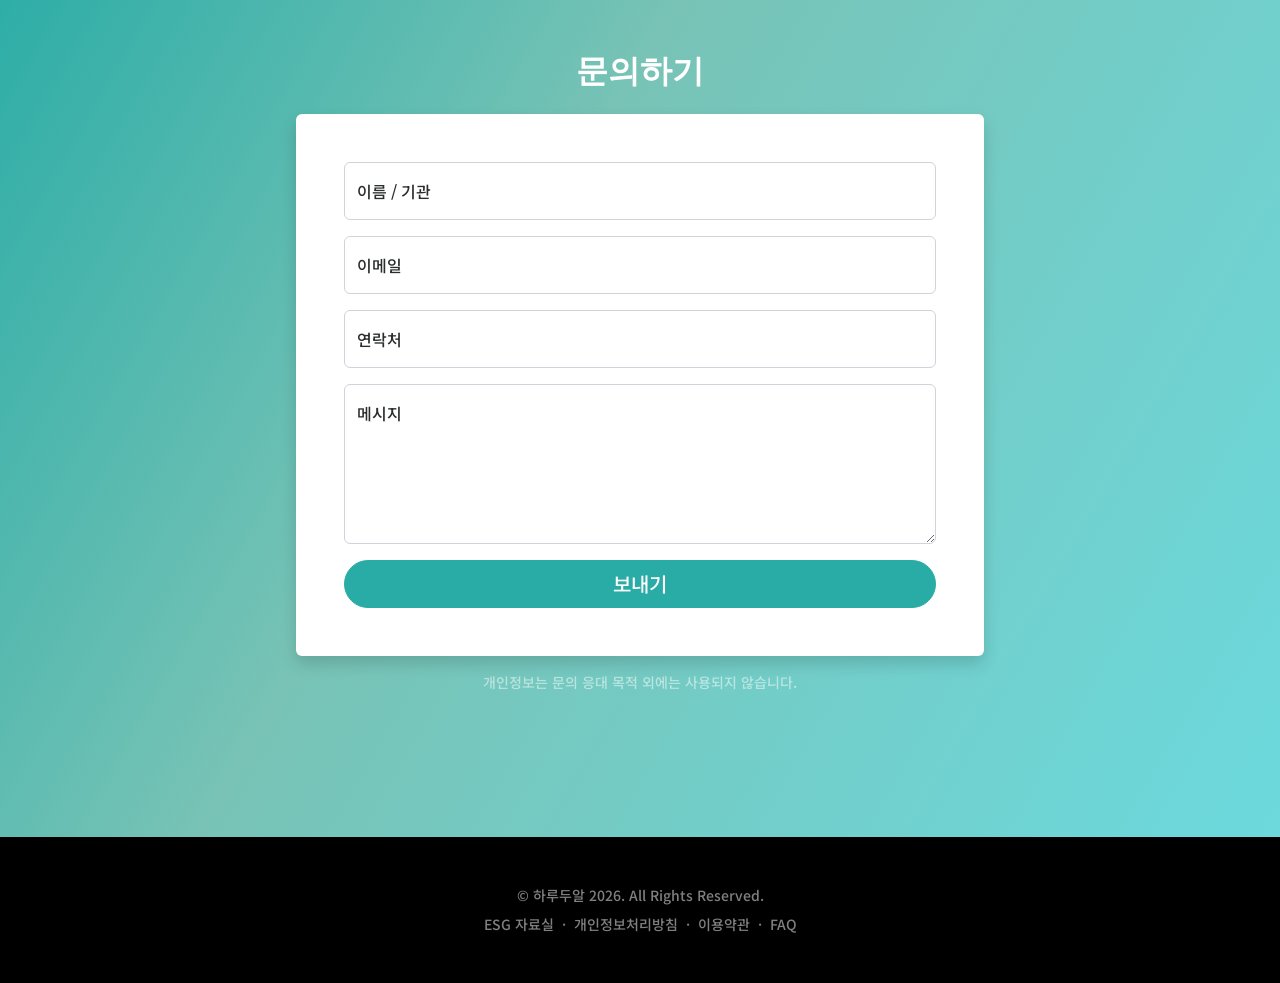
==== commit 36dae8ed: "feat: add ESG document library" ====
--- a/index.html
+++ b/index.html
@@ -8,7 +8,7 @@
     <meta name="description" content="병원 건강검진 데이터를 기반으로 AI가 개인 맞춤 영양제와 건강 리포트를 제안하는 정밀 웰니스 플랫폼 하루두알" />
     <meta name="author" content="하루두알" />
     <title>하루두알 | 의료데이터 기반 맞춤 영양 솔루션</title>
-    <link rel="icon" type="image/jpeg" href="assets/하루두알_로고.jpg" />
+    <link rel="icon" type="image/jpeg" href="/favicon.jpg?v=2" />
     <!-- Bootstrap icons-->
     <link href="https://cdn.jsdelivr.net/npm/bootstrap-icons@1.11.3/font/bootstrap-icons.css" rel="stylesheet" />
     <!-- Google fonts-->
@@ -21,7 +21,7 @@
   </head>
   <body id="page-top">
     <!-- Navigation-->
-    <nav class="navbar navbar-expand-lg navbar-light fixed-top shadow-sm" id="mainNav">
+    <nav class="navbar navbar-expand-xl navbar-light fixed-top shadow-sm" id="mainNav">
       <div class="container px-5">
         <a class="navbar-brand fw-bold" href="#page-top">하루두알</a>
         <button class="navbar-toggler" type="button" data-bs-toggle="collapse" data-bs-target="#navbarResponsive" aria-controls="navbarResponsive" aria-expanded="false" aria-label="Toggle navigation">
@@ -34,6 +34,7 @@
             <li class="nav-item"><a class="nav-link me-lg-3" href="#hbti">H-BTI</a></li>
             <li class="nav-item"><a class="nav-link me-lg-3" href="#partners">파트너십</a></li>
             <li class="nav-item"><a class="nav-link me-lg-3" href="#roadmap">로드맵</a></li>
+            <li class="nav-item"><a class="nav-link me-lg-3" href="esg.html">ESG 자료실</a></li>
             <li class="nav-item"><a class="nav-link me-lg-3" href="#contact">문의</a></li>
           </ul>
           <a class="btn btn-primary rounded-pill px-3 mb-2 mb-lg-0" href="#contact">
@@ -359,6 +360,26 @@
       </div>
     </section>
 
+    <!-- ESG Documents -->
+    <section id="esg" class="esg-highlight bg-light">
+      <div class="container px-5 py-5">
+        <div class="row gx-5 align-items-center">
+          <div class="col-lg-8">
+            <span class="section-eyebrow">ESG DOCUMENTS</span>
+            <h2 class="display-6 lh-1 mt-2 mb-3">하루두알 ESG 자료실</h2>
+            <p class="lead fw-normal text-muted mb-4">
+              인권 존중, 윤리경영, 부패방지 등 하루두알의 책임 있는 경영 원칙과 실천 기준을 투명하게 공개합니다.
+            </p>
+          </div>
+          <div class="col-lg-4 text-lg-end">
+            <a class="btn btn-primary rounded-pill px-4 py-3" href="esg.html">
+              <i class="bi bi-file-earmark-text me-2" aria-hidden="true"></i>ESG 정책 및 지침서 보기
+            </a>
+          </div>
+        </div>
+      </div>
+    </section>
+
     <!-- CTA -->
     <section class="cta">
       <div class="cta-content">
@@ -421,7 +442,9 @@
     <footer class="bg-black text-center py-5">
       <div class="container px-5">
         <div class="text-white-50 small">
-          <div class="mb-2">© 하루두알 2025. All Rights Reserved.</div>
+          <div class="mb-2">© 하루두알 2026. All Rights Reserved.</div>
+          <a href="esg.html">ESG 자료실</a>
+          <span class="mx-1">·</span>
           <a href="#">개인정보처리방침</a>
           <span class="mx-1">·</span>
           <a href="#">이용약관</a>
@@ -486,4 +509,4 @@
       });
     </script>
   </body>
-</html>+</html>
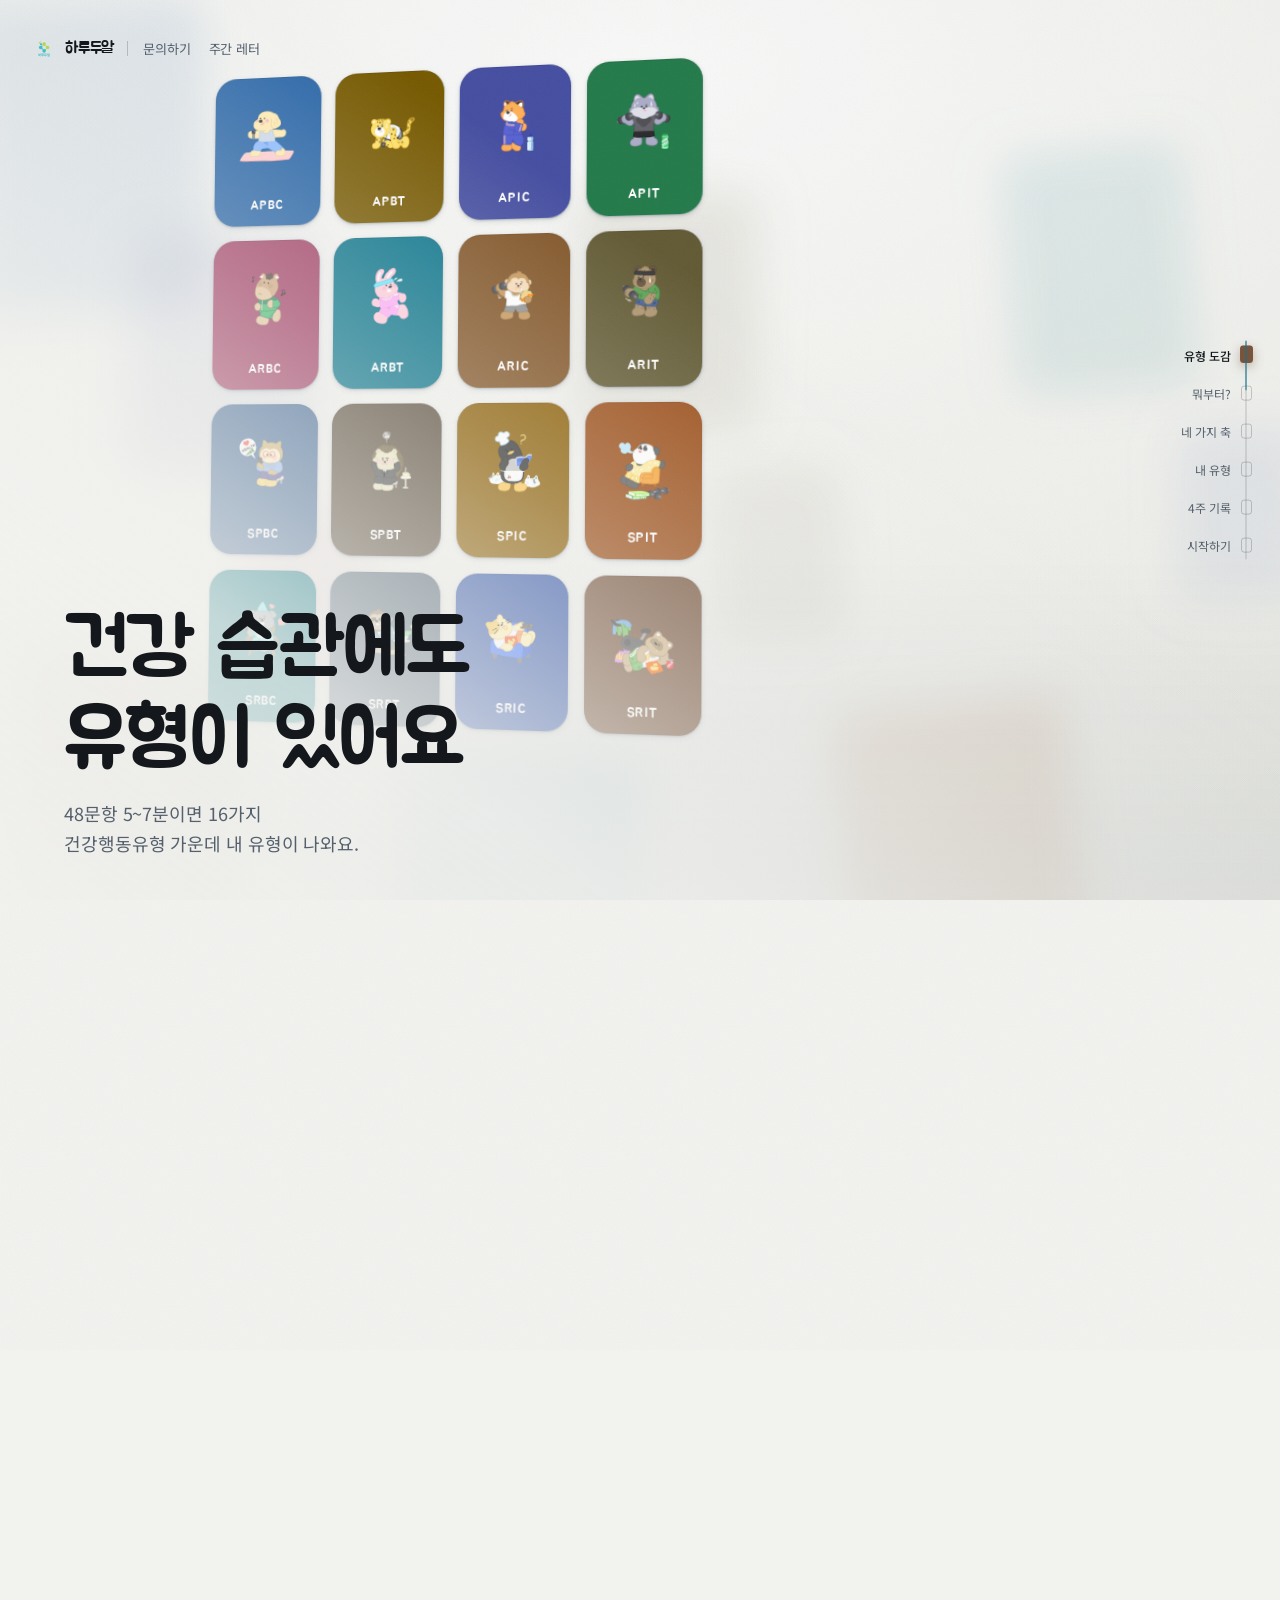
==== commit 212b2c99: "feat: deploy Harudooal dogam landing" ====
--- a/index.html
+++ b/index.html
@@ -1,512 +1,1061 @@
-<!DOCTYPE html>
+<!doctype html>
 <html lang="ko">
-  <head>
-    <meta charset="utf-8" />
-    <link href="https://fonts.googleapis.com/css2?family=Noto+Sans+KR:wght@400;700&display=swap" rel="stylesheet" />
-    <!-- Theme styles are defined in css/styles.css (Harudooal palette) -->
-    <meta name="viewport" content="width=device-width, initial-scale=1, shrink-to-fit=no" />
-    <meta name="description" content="병원 건강검진 데이터를 기반으로 AI가 개인 맞춤 영양제와 건강 리포트를 제안하는 정밀 웰니스 플랫폼 하루두알" />
-    <meta name="author" content="하루두알" />
-    <title>하루두알 | 의료데이터 기반 맞춤 영양 솔루션</title>
-    <link rel="icon" type="image/jpeg" href="/favicon.jpg?v=2" />
-    <!-- Bootstrap icons-->
-    <link href="https://cdn.jsdelivr.net/npm/bootstrap-icons@1.11.3/font/bootstrap-icons.css" rel="stylesheet" />
-    <!-- Google fonts-->
-    <link rel="preconnect" href="https://fonts.gstatic.com" />
-    <link href="https://fonts.googleapis.com/css2?family=Newsreader:ital,wght@0,600;1,600&display=swap" rel="stylesheet" />
-    <link href="https://fonts.googleapis.com/css2?family=Mulish:ital,wght@0,300;0,600;0,700;1,300;1,600;1,700&display=swap" rel="stylesheet" />
-    <link href="https://fonts.googleapis.com/css2?family=Kanit:ital,wght@0,400;1,400&display=swap" rel="stylesheet" />
-    <!-- Core theme CSS (includes Bootstrap)-->
-    <link href="css/styles.css" rel="stylesheet" />
-  </head>
-  <body id="page-top">
-    <!-- Navigation-->
-    <nav class="navbar navbar-expand-xl navbar-light fixed-top shadow-sm" id="mainNav">
-      <div class="container px-5">
-        <a class="navbar-brand fw-bold" href="#page-top">하루두알</a>
-        <button class="navbar-toggler" type="button" data-bs-toggle="collapse" data-bs-target="#navbarResponsive" aria-controls="navbarResponsive" aria-expanded="false" aria-label="Toggle navigation">
-          Menu <i class="bi-list"></i>
-        </button>
-        <div class="collapse navbar-collapse" id="navbarResponsive">
-          <ul class="navbar-nav ms-auto me-4 my-3 my-lg-0">
-            <li class="nav-item"><a class="nav-link me-lg-3" href="#features">서비스</a></li>
-            <li class="nav-item"><a class="nav-link me-lg-3" href="#tech">기술</a></li>
-            <li class="nav-item"><a class="nav-link me-lg-3" href="#hbti">H-BTI</a></li>
-            <li class="nav-item"><a class="nav-link me-lg-3" href="#partners">파트너십</a></li>
-            <li class="nav-item"><a class="nav-link me-lg-3" href="#roadmap">로드맵</a></li>
-            <li class="nav-item"><a class="nav-link me-lg-3" href="esg.html">ESG 자료실</a></li>
-            <li class="nav-item"><a class="nav-link me-lg-3" href="#contact">문의</a></li>
-          </ul>
-          <a class="btn btn-primary rounded-pill px-3 mb-2 mb-lg-0" href="#contact">
-            <span class="d-flex align-items-center">
-              <i class="bi-rocket-takeoff-fill me-2"></i>
-              <span class="small">데모 신청</span>
-            </span>
-          </a>
+<head>
+<meta charset="utf-8">
+<meta name="viewport" content="width=device-width, initial-scale=1, viewport-fit=cover">
+<title>하루두알 · 건강행동유형 도감</title>
+<meta name="description" content="48문항 5~7분이면 16가지 건강행동유형 중 내 유형이 나와요. 스크롤로 도감을 지나 내 카드 한 장까지.">
+<link rel="icon" href="data:image/svg+xml,<svg xmlns='http://www.w3.org/2000/svg' viewBox='0 0 32 32'><rect width='32' height='32' rx='9' fill='%230E7490'/><circle cx='12' cy='16' r='4' fill='%23F2F2EF'/><circle cx='21' cy='16' r='4' fill='%23F2F2EF'/></svg>">
+<link rel="preconnect" href="https://fonts.googleapis.com">
+<link rel="preconnect" href="https://fonts.gstatic.com" crossorigin>
+<link href="https://fonts.googleapis.com/css2?family=Jua&family=Noto+Sans+KR:wght@400;500;700&display=swap" rel="stylesheet">
+<link rel="stylesheet" href="scrollcraft.css">
+<style>
+/* ─────────────────────────────────────────────────────────────────────────
+   하루두알 도감 — 토큰
+   앱이 이미 쓰는 색을 그대로 가져온다 (src/theme.ts, hbtiVisualThemes.ts).
+   ──────────────────────────────────────────────────────────────────────── */
+:root {
+  --sc-canvas:     #F2F2EF;
+  --sc-surface:    #FFFFFF;
+  --sc-ink:        #14181C;
+  --sc-ink-soft:   #55606C;
+  --sc-accent:     #0E7490;   /* brandAccent */
+  --sc-accent-ink: #FFFFFF;
+  --cta:           #127E98;   /* ctaPrimary — 흰 텍스트 AA 확보된 값 */
+
+  --sc-font-display: "Jua", "Apple SD Gothic Neo", "Malgun Gothic", system-ui, sans-serif;
+  --sc-font-text:    "Noto Sans KR", "Apple SD Gothic Neo", "Malgun Gothic", system-ui, sans-serif;
+
+  --sc-shadow-color: 205 30% 24%;
+  --sc-r-sm: 8px; --sc-r-md: 14px; --sc-r-lg: 22px;
+
+  /* 4차원 축 색 (theme.ts) */
+  --ax-as: #0E7490; --ax-pr: #C2410C; --ax-bi: #15803D; --ax-ct: #BE185D;
+
+  /* 카메라 — JS가 매 프레임 다시 쓴다 */
+  --h-t: 0;
+  --h-l0: 0; --h-l1: 0; --h-l2: 0; --h-l3: 0; --h-l4: 0; --h-l5: 0;
+  --h-rifle: 0;      /* 시그니처: 손으로 민 거리, 카드 폭 단위 */
+  --focus-x: 0px; --focus-y: 0px;
+
+  --cw: clamp(88px, 8.9vw, 128px);
+  --gap: clamp(9px, 1.2vw, 18px);
+}
+
+body { background: var(--sc-canvas); color: var(--sc-ink); }
+/* 한글은 어절 단위로만 끊는다. 기본값은 음절 아무 데서나 끊어 "좋아하지/만" 이 된다. */
+html { word-break: keep-all; overflow-wrap: break-word; }
+::selection { background: color-mix(in oklab, var(--sc-accent) 26%, transparent); }
+
+/* ── 방 ─────────────────────────────────────────────────────────────────
+   하나의 세계라 바닥색은 구간마다 바뀌지 않는다. 트랙 전체에 걸쳐
+   한 번만 천천히 이동한다 (--h-t). */
+.room { position: absolute; inset: 0; }
+.room__base {
+  position: absolute; inset: 0;
+  background:
+    radial-gradient(120% 88% at 50% 8%, #FFFFFF 0%, #F4F4F1 46%, #E8E9E4 100%);
+}
+.room__wash {
+  position: absolute; inset: 0;
+  opacity: var(--h-t);
+  background:
+    radial-gradient(110% 82% at 50% 96%, #E7EEF0 0%, #EDEDE8 52%, #E2E5E2 100%);
+}
+/* 보관고: 16장 중 열 장이 아주 흐리게, 아주 천천히 떠다닌다.
+   손을 움직이면 깊이가 따라 밀린다(가까운 것이 더 많이). */
+.room__deep { position: absolute; inset: -10%; overflow: hidden; }
+.deep-card {
+  position: absolute; width: var(--w); aspect-ratio: 3 / 4;
+  border-radius: 16px; background: var(--c);
+  opacity: 0.085; filter: blur(22px);
+  will-change: transform;
+}
+/* 포인터를 따라오는 빛. 고른 유형의 색을 띤다. */
+.room__light {
+  position: absolute; left: 0; top: 0;
+  width: 58vmax; height: 58vmax; margin: -29vmax 0 0 -29vmax;
+  pointer-events: none; will-change: transform;
+  background: radial-gradient(circle,
+    color-mix(in oklab, var(--pc, #0E7490) 17%, transparent) 0%,
+    color-mix(in oklab, var(--pc, #0E7490) 6%, transparent) 34%,
+    transparent 62%);
+  opacity: 0; transition: opacity 700ms var(--sc-ease-out);
+}
+.room.is-lit .room__light { opacity: 1; }
+
+.room__floor {
+  position: absolute; inset: 62% 0 0 0;
+  background: linear-gradient(to bottom, transparent, color-mix(in oklab, #1F2A33 9%, transparent));
+}
+
+/* ── 도감의 벽 ──────────────────────────────────────────────────────────── */
+.scene { position: absolute; inset: 0; display: grid; place-items: center; perspective: 1200px; }
+.wall { transform-style: preserve-3d; will-change: transform; }
+/* 스크롤이 멈춰도 벽은 아주 느리게 숨을 쉰다. 정지 화면이 없으면 휠의 계단도 덜 보인다. */
+.wall__breath { transform-style: preserve-3d; will-change: transform; }
+.wall__grid {
+  display: grid; grid-template-columns: repeat(4, var(--cw));
+  gap: var(--gap); margin: 0; padding: 0; list-style: none;
+  transform-style: preserve-3d;
+}
+
+.card {
+  --lift: 0;
+  position: relative; aspect-ratio: 3 / 4;
+  transform-style: preserve-3d;
+  transform:
+    translate3d(0, 0, calc(var(--lift) * 74px));
+  transition: transform 520ms var(--sc-ease-out);
+}
+.card__face {
+  position: absolute; inset: 0;
+  display: block; width: 100%; height: 100%;
+  border: 0; padding: 0; cursor: pointer;
+  border-radius: var(--sc-r-lg);
+  background: var(--c);
+  box-shadow: var(--sc-e1), var(--sc-edge);
+  overflow: hidden;
+  text-align: left;
+  transition: box-shadow 220ms var(--sc-ease-out), filter 320ms var(--sc-ease-out);
+}
+.card__face:focus-visible { outline: 3px solid var(--sc-ink); outline-offset: 3px; }
+.card__img {
+  position: absolute; inset: 4% 4% 22% 4%;
+  width: 92%; height: 74%; object-fit: contain;
+}
+.card__code {
+  position: absolute; left: 0; right: 0; bottom: 6%;
+  text-align: center;
+  font-family: var(--sc-font-display);
+  font-size: clamp(0.62rem, 1.05vw, 0.95rem);
+  letter-spacing: 0.06em;
+  color: #FFFFFF;
+}
+.card__line {
+  position: absolute; inset: auto 6% 6% 6%;
+  opacity: 0; pointer-events: none;
+  font-size: 0.68rem; line-height: 1.35; color: #FFFFFF;
+}
+/* 뒤적일 때 손 밑으로 들리는 한 장 */
+.card.is-lifted { --lift: 1; z-index: 3; }
+.card.is-lifted .card__face { box-shadow: var(--sc-e3); }
+.card.is-out .card__face { filter: saturate(0.16) brightness(1.12); }
+
+/* 벽 위에 뜨는 이름표 — 들린 카드의 문구를 읽는 자리 */
+.readout {
+  position: absolute; left: 50%; bottom: clamp(4rem, 12vh, 9rem);
+  translate: -50% 0;
+  display: flex; align-items: center; gap: var(--sc-3);
+  padding: var(--sc-2) var(--sc-4);
+  border-radius: var(--sc-r-pill);
+  background: color-mix(in oklab, var(--sc-surface) 92%, transparent);
+  box-shadow: var(--sc-e2);
+  opacity: 0; transition: opacity 240ms var(--sc-ease-out);
+  max-width: min(30rem, 84vw);
+  margin: 0;
+}
+.readout.is-on { opacity: 1; }
+.readout__code {
+  font-family: var(--sc-font-display); font-size: 0.95rem;
+  color: var(--rc, var(--sc-accent)); letter-spacing: 0.04em;
+}
+.readout__line { font-size: 0.9rem; color: var(--sc-ink); }
+
+.hint {
+  position: absolute; left: 50%; translate: -50% 0; bottom: clamp(1.6rem, 5vh, 3.2rem);
+  font-size: 0.8rem; color: var(--sc-ink-soft); margin: 0;
+  opacity: calc(1 - var(--h-l0) * 2.6);
+  transition: opacity 300ms var(--sc-ease-out);
+}
+.hint.is-used { opacity: 0; }
+
+/* ── 3막: 축이 정해지는 자리 ─────────────────────────────────────────────── */
+.axes {
+  position: absolute; left: 50%; top: clamp(1.6rem, 7vh, 4.5rem); translate: -50% 0;
+  display: flex; gap: var(--sc-2); flex-wrap: wrap; justify-content: center;
+  width: min(46rem, 88vw);
+}
+.axis {
+  display: flex; align-items: baseline; gap: 0.4rem; margin: 0;
+  padding: 0.35rem 0.8rem; border-radius: var(--sc-r-pill);
+  background: var(--sc-surface); box-shadow: var(--sc-e1);
+  font-size: 0.84rem; color: var(--sc-ink-soft);
+  opacity: 0; transform: translateY(6px);
+  transition: opacity 320ms var(--sc-ease-out), transform 320ms var(--sc-ease-out);
+}
+.axis.is-on { opacity: 1; transform: none; }
+.axis b { font-family: var(--sc-font-display); font-size: 0.95rem; color: var(--ac); }
+.count {
+  position: absolute; left: 50%; translate: -50% 0; bottom: clamp(3.4rem, 11vh, 7rem);
+  font-family: var(--sc-font-display); font-size: clamp(1.25rem, 2.6vw, 2rem);
+  color: var(--sc-ink); font-variant-numeric: tabular-nums; margin: 0;
+  opacity: 0; transition: opacity 300ms var(--sc-ease-out);
+}
+.count.is-on { opacity: 1; }
+.count span { color: var(--sc-accent); }
+
+/* ── 4막: 내 카드 (피크) ────────────────────────────────────────────────── */
+.pool {
+  position: absolute; left: 50%; top: 50%; translate: -50% -50%;
+  width: min(46vw, 620px); aspect-ratio: 1; pointer-events: none;
+  background: radial-gradient(circle,
+    color-mix(in oklab, var(--pc, #76543D) 20%, transparent) 0%,
+    color-mix(in oklab, var(--pc, #76543D) 7%, transparent) 38%,
+    transparent 66%);
+  opacity: clamp(0, min(calc((var(--h-l3) - 0.08) * 2.4), calc((1.04 - var(--h-l3)) * 9)), 1);
+}
+.peak { position: relative; display: grid; place-items: center; transform-style: preserve-3d; }
+.peak__card {
+  position: relative; width: calc(var(--cw) * 2.133); aspect-ratio: 3 / 4;
+  border-radius: var(--sc-r-lg); background: var(--pc, #76543D);
+  box-shadow: var(--sc-e3), var(--sc-edge); overflow: hidden;
+}
+.peak__img { position: absolute; inset: 4% 4% 20% 4%; width: 92%; height: 76%; object-fit: contain; }
+.peak__code {
+  position: absolute; left: 0; right: 0; bottom: 6%; text-align: center;
+  font-family: var(--sc-font-display); color: #fff;
+  font-size: clamp(0.62rem, 1.05vw, 0.95rem); letter-spacing: 0.06em;
+}
+.peak__phrase {
+  position: absolute; left: 50%; translate: -50% 0;
+  top: calc(50% + clamp(142px, 18vh, 215px));
+  max-width: min(38rem, 88vw); text-align: center; margin: 0;
+  font-family: var(--sc-font-display); font-size: clamp(1.2rem, 2.7vw, 2.15rem);
+  line-height: 1.3; color: var(--sc-ink); text-wrap: balance;
+}
+/* 다섯 칸은 카드 왼쪽에 세로로 놓인다. 카피는 오른쪽에 있으므로 서로 닿지 않는다. */
+.tray {
+  position: absolute; left: clamp(1rem, 7vw, 7rem); top: 50%; translate: 0 -50%;
+  display: grid; gap: clamp(0.5rem, 1.1vw, 0.9rem);
+}
+.tray__tile {
+  width: clamp(56px, 6.4vw, 92px); aspect-ratio: 1;
+  border-radius: var(--sc-r-md); background: var(--sc-surface);
+  box-shadow: var(--sc-e1), var(--sc-edge), 0 0 0 1px color-mix(in oklab, var(--sc-ink) 9%, transparent);
+  display: grid; place-items: center; padding: 11%;
+}
+.tray__tile img { width: 100%; height: 100%; object-fit: contain; border-radius: 8px; }
+.tray__note {
+  position: absolute; left: clamp(1rem, 7vw, 7rem);
+  top: calc(50% + clamp(185px, 29vh, 290px));
+  max-width: 15rem;
+  font-size: 0.78rem; line-height: 1.5; color: var(--sc-ink-soft); margin: 0;
+}
+
+/* ── 5막: 28칸 ─────────────────────────────────────────────────────────── */
+.track { display: grid; gap: clamp(5px, 0.7vw, 11px); grid-template-columns: repeat(7, 1fr);
+  width: min(34rem, 74vw); margin: 0; padding: 0; list-style: none; }
+.track__cell {
+  aspect-ratio: 1; border-radius: var(--sc-r-sm);
+  background: color-mix(in oklab, var(--sc-accent) 82%, white);
+  opacity: 0.16;
+  transition: opacity 460ms var(--sc-ease-out), transform 460ms var(--sc-ease-out);
+  transform: scale(0.94);
+}
+.track__cell.is-on { transform: none; }
+.track__cell.is-on { opacity: 1; }
+.props { position: absolute; inset: 0; pointer-events: none; }
+.prop {
+  position: absolute; width: clamp(46px, 5.2vw, 78px); height: auto;
+  border-radius: 16px; box-shadow: 0 0 0 1px color-mix(in oklab, var(--sc-ink) 9%, transparent);
+  filter: drop-shadow(0 8px 18px hsl(var(--sc-shadow-color) / 0.28));
+  opacity: 0;
+}
+.prop.is-on { opacity: 1; transition: opacity 420ms var(--sc-ease-out); }
+.prop--a { left: 7%; top: 14%; }
+.prop--b { left: 47%; top: 7%; }
+.prop--c { left: 13%; bottom: 11%; }
+.track__mini {
+  position: absolute; left: 50%; top: 50%; translate: -50% -50%;
+  width: clamp(58px, 6vw, 86px); aspect-ratio: 3/4; border-radius: var(--sc-r-md);
+  background: var(--pc, #76543D); box-shadow: var(--sc-e2); overflow: hidden;
+}
+.track__mini img { position: absolute; inset: 6%; width: 88%; height: 88%; object-fit: contain; }
+
+/* ── 6막: 방의 끝 ──────────────────────────────────────────────────────── */
+.plate {
+  display: grid; justify-items: center; gap: var(--sc-4);
+  padding: clamp(1.6rem, 4vw, 3rem);
+  border-radius: var(--sc-r-lg); background: var(--sc-surface);
+  box-shadow: var(--sc-e3), var(--sc-edge);
+  width: min(31rem, 86vw);
+}
+.plate__logo { width: 108px; height: auto; }
+.cta {
+  display: inline-block; padding: 0.95rem 1.9rem; border-radius: var(--sc-r-pill);
+  background: var(--cta); color: #FFFFFF; text-decoration: none;
+  font-family: var(--sc-font-display); font-size: 1.05rem; white-space: nowrap;
+  box-shadow: var(--sc-e2);
+  transition: transform 140ms var(--sc-ease-out), background-color 140ms var(--sc-ease-out);
+}
+@media (hover: hover) and (pointer: fine) { .cta:hover { background: #0E6E86; transform: translateY(-2px); } }
+.cta:active { transform: translateY(1px); }
+.cta:focus-visible { outline: 3px solid var(--sc-ink); outline-offset: 3px; }
+.plate__links { margin: calc(var(--sc-3) * -1) 0 0; font-size: 0.86rem; color: var(--sc-ink-soft); }
+.plate__links a { color: #0B6076; text-underline-offset: 3px; }
+.plate__legal { font-size: 0.72rem; line-height: 1.6; color: var(--sc-ink-soft); text-align: center; margin: 0; }
+.plate__legal a { color: #0B6076; text-underline-offset: 3px; }
+
+/* ── 지도 (이 그래머의 내비게이션) ───────────────────────────────────────
+   떠 있는 유리 알약이 아니라 도감의 색인이다. 정거장마다 카드와 같은 3:4 칩이
+   놓이고, 지나온 만큼 등뼈가 차오르며, 지금 있는 칸은 고른 유형의 색으로 찬다.
+   이름은 화면에서 무엇을 보는지로 부른다. */
+.map {
+  position: fixed; z-index: var(--sc-z-chrome);
+  right: clamp(0.85rem, 2.2vw, 2.2rem); top: 50%; translate: 0 -50%;
+  display: grid; gap: clamp(0.5rem, 1vh, 0.85rem);
+  padding: 0.55rem 0;
+}
+/* 등뼈: 옅은 선 위에 지나온 만큼만 진하게 찬다 (--h-t = 트랙 진행) */
+.map::before, .map::after {
+  content: ""; position: absolute; right: 5px; width: 1.5px; border-radius: 1px;
+  pointer-events: none;
+}
+.map::before {
+  top: 0.55rem; bottom: 0.55rem;
+  background: color-mix(in oklab, var(--sc-ink) 11%, transparent);
+}
+.map::after {
+  top: 0.55rem; height: calc((100% - 1.1rem) * var(--h-t));
+  background: color-mix(in oklab, var(--sc-accent) 52%, transparent);
+}
+.map__stop {
+  position: relative;
+  display: flex; align-items: center; justify-content: flex-end; gap: 0.6rem;
+  border: 0; background: none; cursor: pointer;
+  padding: 0.3rem 0; min-height: 26px;
+}
+.map__label {
+  font-size: 0.75rem; white-space: nowrap; color: var(--sc-ink-soft);
+  opacity: 0; transform: translateX(5px);
+  transition: opacity 240ms var(--sc-ease-out), transform 240ms var(--sc-ease-out);
+}
+.map__stop[aria-current="true"] .map__label { opacity: 1; transform: none; color: var(--sc-ink); font-weight: 500; }
+.map__stop:hover .map__label,
+.map__stop:focus-visible .map__label { opacity: 1; transform: none; }
+/* 칩은 16장과 같은 3:4 카드 모양이다 */
+.map__chip {
+  width: 11px; height: 15px; border-radius: 3px; flex: none;
+  border: 1.5px solid color-mix(in oklab, var(--sc-ink) 20%, transparent);
+  background: transparent;
+  transition: background-color 300ms var(--sc-ease-out),
+              border-color 300ms var(--sc-ease-out),
+              transform 300ms var(--sc-ease-out),
+              box-shadow 300ms var(--sc-ease-out);
+}
+.map__stop.is-passed .map__chip {
+  background: color-mix(in oklab, var(--sc-ink) 18%, transparent);
+  border-color: transparent;
+}
+.map__stop[aria-current="true"] .map__chip {
+  background: var(--pc, var(--sc-accent));
+  border-color: transparent;
+  transform: translateY(-1px) scale(1.18);
+  box-shadow: 0 3px 9px color-mix(in oklab, var(--pc, var(--sc-accent)) 42%, transparent);
+}
+.map__stop:focus-visible { outline: 2px solid var(--sc-accent); outline-offset: 4px; border-radius: 6px; }
+
+.mark {
+  position: fixed; z-index: var(--sc-z-chrome);
+  left: clamp(0.9rem, 2.4vw, 2.4rem); top: clamp(0.9rem, 2.4vw, 2rem);
+  display: flex; align-items: center; gap: clamp(0.5rem, 1vw, 0.9rem);
+}
+.mark__name {
+  display: flex; align-items: center; gap: 0.5rem;
+  font-family: var(--sc-font-display); font-size: 1rem; color: var(--sc-ink);
+}
+.mark img { width: 26px; height: auto; }
+.mark__rule {
+  width: 1px; height: 0.95rem;
+  background: color-mix(in oklab, var(--sc-ink) 20%, transparent);
+}
+.mark a {
+  font-size: 0.82rem; color: var(--sc-ink-soft); text-decoration: none;
+  padding: 0.45rem 0.15rem; text-underline-offset: 4px;
+}
+.mark a:hover { color: var(--sc-ink); text-decoration: underline; }
+.mark a:focus-visible { outline: 2px solid #0B6076; outline-offset: 3px; border-radius: 4px; }
+
+/* ── 카피 층 ───────────────────────────────────────────────────────────── */
+.sc-world__copy .sc-copy { max-width: min(35rem, 84vw); }
+.sc-world__copy .sc-copy--lead,
+.sc-world__copy .sc-copy--trail { bottom: clamp(1.8rem, 6.5vh, 4.4rem); }
+@media (min-width: 861px) {
+  .sc-world__copy .sc-copy--trail { right: calc(var(--sc-gutter) + 5rem); }
+}
+/* 밝은 방이라 스크림은 모서리에만. 카피가 왼쪽에 앉는 구간에는 왼쪽만,
+   오른쪽에 앉는 구간에는 오른쪽만 켜진다. 가운데 벽은 건드리지 않는다. */
+.scrim--lead, .scrim--trail { position: absolute; inset: 0; pointer-events: none; }
+.scrim--lead {
+  opacity: var(--scrim-l, 0);
+  background: linear-gradient(to top right,
+    color-mix(in oklab, var(--sc-canvas) 94%, transparent) 0%,
+    color-mix(in oklab, var(--sc-canvas) 80%, transparent) 24%,
+    color-mix(in oklab, var(--sc-canvas) 34%, transparent) 44%,
+    transparent 62%);
+}
+.scrim--trail {
+  opacity: var(--scrim-r, 0);
+  background: linear-gradient(to top left,
+    color-mix(in oklab, var(--sc-canvas) 94%, transparent) 0%,
+    color-mix(in oklab, var(--sc-canvas) 80%, transparent) 24%,
+    color-mix(in oklab, var(--sc-canvas) 34%, transparent) 44%,
+    transparent 62%);
+}
+.copy h1, .copy h2 {
+  font-family: var(--sc-font-display); font-weight: 400;
+  font-size: var(--sc-t-2xl); line-height: 1.14; letter-spacing: var(--sc-track-snug);
+  margin: 0 0 var(--sc-3); text-wrap: balance; color: var(--sc-ink);
+}
+.copy h1 { font-size: var(--sc-t-3xl); }
+.copy p { margin: 0; font-size: var(--sc-t-base); line-height: 1.66; color: var(--sc-ink-soft);
+  max-width: 30ch; text-wrap: pretty; }
+.copy--right { text-align: right; }
+.copy--right p { margin-left: auto; }
+
+/* ── 카메라 — 움직임 축소가 켜져 있으면 통째로 빠진다 ────────────────────── */
+html:not(.h-reduce) .seg--wall1 .wall {
+  transform:
+    translate3d(calc((0.5 - var(--h-l0)) * 20vw + var(--h-rifle) * (var(--cw) + var(--gap))),
+                calc(-7vh + var(--h-l0) * 0.8vh), calc(-140px + var(--h-l0) * 120px))
+    rotateY(calc((0.5 - var(--h-l0)) * 11deg)) rotateX(1.5deg);
+}
+html:not(.h-reduce) .seg--wall2 .wall {
+  transform:
+    translate3d(calc(-10vw + var(--h-l1) * 4vw + var(--h-rifle) * (var(--cw) + var(--gap))),
+                calc(-6.2vh - var(--h-l1) * 0.8vh), calc(-20px - var(--h-l1) * 260px))
+    rotateY(calc(-5.5deg + var(--h-l1) * 3.5deg)) rotateX(calc(1.5deg + var(--h-l1) * 3deg));
+}
+html:not(.h-reduce) .seg--wall3 .wall {
+  transform:
+    translate3d(calc(-6vw + var(--h-l2) * 6vw + var(--focus-x) * var(--h-l2) + var(--h-rifle) * (var(--cw) + var(--gap)) * (1 - var(--h-l2))),
+                calc(-7vh + var(--h-l2) * 7vh + var(--focus-y) * var(--h-l2)), calc(-280px + var(--h-l2) * 580px))
+    rotateY(calc(-2deg + var(--h-l2) * 2deg)) rotateX(calc(4.5deg - var(--h-l2) * 4.5deg));
+}
+/* 2막: 같은 벽이 흩어진다. 카드마다 무게가 달라서 흩어지는 양도 다르다. */
+html:not(.h-reduce) .seg--wall2 .card {
+  transform:
+    translate3d(calc(var(--sx) * var(--h-l1) * 1.2px), calc(var(--sy) * var(--h-l1) * 1.2px), calc(var(--sz) * var(--h-l1) * 1px))
+    rotate(calc(var(--sr) * var(--h-l1) * 1deg));
+}
+html:not(.h-reduce) .seg--peak .peak {
+  transform: translate3d(0, calc(var(--h-l3) * -4vh), 0)
+             scale(calc(0.625 + var(--h-l3) * 0.375))
+             rotateY(calc(var(--h-l3) * -6deg));
+}
+html:not(.h-reduce) .seg--track .track {
+  transform: translate3d(-6vw, calc(4vh - var(--h-l4) * 5vh), 0) rotateX(calc(9deg - var(--h-l4) * 9deg));
+}
+html:not(.h-reduce) .seg--track .track__mini {
+  transform: translate3d(calc(var(--h-l4) * -34vw), calc(var(--h-l4) * 4vh), 0)
+             scale(calc(3.17 - var(--h-l4) * 2.17));
+}
+.seg--track .track { opacity: clamp(0, calc((var(--h-l4) - 0.04) * 5), 1); }
+html:not(.h-reduce) .seg--close .plate {
+  transform: translate3d(0, calc((1 - var(--h-l5)) * 4.5vh), 0);
+}
+
+html.h-reduce .room__deep, html.h-reduce .room__light { display: none; }
+
+/* 진행에 따라 켜지는 것들은 움직임 축소에서도 살아 있다 (뜻을 나르는 부분) */
+.seg--peak .peak__phrase { opacity: clamp(0, min(calc((var(--h-l3) - 0.42) * 7), calc((1.04 - var(--h-l3)) * 9)), 1); }
+.seg--peak .tray__tile   { opacity: clamp(0, min(calc((var(--h-l3) - 0.52 - var(--k) * 0.05) * 11), calc((1.04 - var(--h-l3)) * 9)), 1); }
+.seg--peak .tray__note   { opacity: clamp(0, calc((var(--h-l3) - 0.78) * 7), 1); }
+.seg--close .plate       { opacity: clamp(0, calc(var(--h-l5) * 7), 1); }
+
+@media (max-width: 860px) {
+  :root { --cw: clamp(60px, 18vw, 96px); --gap: clamp(7px, 2vw, 13px); }
+  .copy h1 { font-size: var(--sc-t-2xl); }
+  .copy h2 { font-size: var(--sc-t-xl); }
+  .map { top: auto; bottom: 0.85rem; right: 50%; translate: 50% 0;
+         grid-auto-flow: column; align-items: center; gap: 0.55rem; padding: 0; }
+  .map::before, .map::after { display: none; }
+  .map__stop { padding: 0.65rem 0.4rem; }   /* 손가락이 닿는 크기 */
+  .map__label {
+    position: absolute; bottom: calc(100% - 0.2rem); left: 50%; translate: -50% 0;
+    transform: none; font-size: 0.7rem;
+  }
+  .map__stop[aria-current="true"] .map__label { transform: none; }
+  .mark { gap: 0.45rem; }
+  .mark__name { font-size: 0.92rem; }
+  .mark a { font-size: 0.78rem; }
+  .readout { bottom: 5.2rem; }
+  .track { width: 82vw; }
+  .plate__logo { width: 84px; }
+}
+</style>
+</head>
+<body>
+
+<div class="sc-grain" aria-hidden="true"></div>
+
+<div class="mark">
+  <span class="mark__name"><img src="assets/obj/logo.webp" alt="" width="26" height="26" decoding="async">하루두알</span>
+  <span class="mark__rule" aria-hidden="true"></span>
+  <a href="contact.html">문의하기</a>
+  <a href="newsletter.html">주간 레터</a>
+</div>
+
+<nav class="map" aria-label="도감 안의 위치">
+  <button class="map__stop" type="button" data-stop="0"><span class="map__label">유형 도감</span><span class="map__chip" aria-hidden="true"></span></button>
+  <button class="map__stop" type="button" data-stop="1"><span class="map__label">뭐부터?</span><span class="map__chip" aria-hidden="true"></span></button>
+  <button class="map__stop" type="button" data-stop="2"><span class="map__label">네 가지 축</span><span class="map__chip" aria-hidden="true"></span></button>
+  <button class="map__stop" type="button" data-stop="3"><span class="map__label">내 유형</span><span class="map__chip" aria-hidden="true"></span></button>
+  <button class="map__stop" type="button" data-stop="4"><span class="map__label">4주 기록</span><span class="map__chip" aria-hidden="true"></span></button>
+  <button class="map__stop" type="button" data-stop="5"><span class="map__label">시작하기</span><span class="map__chip" aria-hidden="true"></span></button>
+</nav>
+
+<main data-sc-mode="worldflight" data-sc-seam="0.3" data-sc-lerp="0.12">
+
+  <div data-sc-world>
+
+    <!-- 방은 하나뿐이다. 레그마다 각자 불투명한 바닥을 들고 있으면 이음매마다
+         새 레그의 빈 방이 앞 장면을 덮어 화면이 통째로 허옇게 난다. -->
+    <div class="room" aria-hidden="true">
+      <div class="room__base"></div>
+      <div class="room__deep" data-deep></div>
+      <div class="room__wash"></div>
+      <div class="room__light" data-light></div>
+      <div class="room__floor"></div>
+    </div>
+
+    <!-- 1 · 도감의 벽 · 호기심 -->
+    <div data-sc-segment data-sc-w="1.9" data-sc-waypoint="유형 도감" class="seg--wall1">
+      <i data-sc-poster aria-hidden="true"></i>
+      <div class="scene">
+        <div class="wall">
+          <ol class="wall__grid" id="wall-live" aria-label="건강행동유형 16가지"></ol>
+        </div>
+        <p class="readout" id="readout" aria-live="polite">
+          <b class="readout__code"></b><span class="readout__line"></span>
+        </p>
+        <p class="hint" id="hint">좌우로 밀면 도감이 넘어가요</p>
+      </div>
+    </div>
+
+    <!-- 2 · 흩어짐 · 답답함 -->
+    <div data-sc-segment data-sc-w="1.6" data-sc-waypoint="뭐부터?" class="seg--wall2">
+      <i data-sc-poster aria-hidden="true"></i>
+      <div class="scene" aria-hidden="true"><div class="wall"><ol class="wall__grid" data-clone></ol></div></div>
+    </div>
+
+    <!-- 3 · 좁혀짐 · 집중 -->
+    <div data-sc-segment data-sc-w="1.5" data-sc-waypoint="네 가지 축" class="seg--wall3">
+      <i data-sc-poster aria-hidden="true"></i>
+      <div class="scene">
+        <div class="wall" aria-hidden="true"><ol class="wall__grid" data-clone></ol></div>
+        <div class="axes" id="axes">
+          <p class="axis" style="--ac: var(--ax-as)"><b>A</b> 에너지 수준</p>
+          <p class="axis" style="--ac: var(--ax-pr)"><b>R</b> 건강관리 방식</p>
+          <p class="axis" style="--ac: var(--ax-bi)"><b>I</b> 영양 패턴</p>
+          <p class="axis" style="--ac: var(--ax-ct)"><b>T</b> 스트레스 대응</p>
+        </div>
+        <p class="count" id="count">남은 유형 <span>16</span></p>
+      </div>
+    </div>
+
+    <!-- 4 · 내 카드 · 발견 (피크) -->
+    <div data-sc-segment data-sc-w="3.3" data-sc-linger="0.18" data-sc-waypoint="내 유형" class="seg--peak">
+      <i data-sc-poster aria-hidden="true"></i>
+      <div class="scene">
+        <div class="pool" aria-hidden="true"></div>
+        <div class="peak">
+          <div class="peak__card" id="peak-card">
+            <img class="peak__img" id="peak-img" src="assets/types/SRIT.webp" alt="" width="560" height="560" decoding="async">
+            <span class="peak__code" id="peak-code">SRIT</span>
+          </div>
+        </div>
+        <p class="peak__phrase" id="peak-phrase">에너지 충전이 필요한, 섬세한 감성파</p>
+        <div class="tray" aria-hidden="true">
+          <div class="tray__tile" style="--k:0"><img src="assets/obj/n-magnesium.webp" alt="" width="256" height="256" decoding="async"></div>
+          <div class="tray__tile" style="--k:1"><img src="assets/obj/n-b-complex.webp" alt="" width="256" height="256" decoding="async"></div>
+          <div class="tray__tile" style="--k:2"><img src="assets/obj/n-l-theanine.webp" alt="" width="256" height="256" decoding="async"></div>
+          <div class="tray__tile" style="--k:3"><img src="assets/obj/n-omega3.webp" alt="" width="256" height="256" decoding="async"></div>
+          <div class="tray__tile" style="--k:4"><img src="assets/obj/n-vitamin-c.webp" alt="" width="256" height="256" decoding="async"></div>
+        </div>
+        <p class="tray__note">예시로 놓아둔 다섯 칸이에요. 실제 항목은 설문 결과에 따라 달라져요.</p>
+      </div>
+    </div>
+
+    <!-- 5 · 28칸 · 안심 -->
+    <div data-sc-segment data-sc-w="2.1" data-sc-waypoint="4주 기록" class="seg--track">
+      <i data-sc-poster aria-hidden="true"></i>
+      <div class="scene">
+        <div class="props" aria-hidden="true">
+          <img class="prop prop--a" src="assets/obj/i-daily-mission.webp" alt="" width="256" height="256" decoding="async">
+          <img class="prop prop--b" src="assets/obj/i-sleep.webp" alt="" width="256" height="256" decoding="async">
+          <img class="prop prop--c" src="assets/obj/i-medication.webp" alt="" width="256" height="256" decoding="async">
+        </div>
+        <ol class="track" id="track" aria-label="4주 프로젝트 28일"></ol>
+        <div class="track__mini" id="mini" aria-hidden="true"><img src="assets/types/SRIT.webp" alt="" width="560" height="560" decoding="async"></div>
+      </div>
+    </div>
+
+    <!-- 6 · 방의 끝 · 결심 -->
+    <div data-sc-segment data-sc-w="1.8" data-sc-waypoint="시작하기" class="seg--close">
+      <i data-sc-poster aria-hidden="true"></i>
+      <div class="scene">
+        <div class="plate">
+          <img class="plate__logo" src="assets/obj/logo.webp" alt="하루두알" width="108" height="108" decoding="async">
+          <a class="cta" href="https://harudooal.com" id="cta">지금 시작해볼까요</a>
+          <p class="plate__links">
+            <a href="contact.html">문의하기</a> · <a href="newsletter.html">주간 레터</a>
+          </p>
+          <p class="plate__legal">
+            HBTI는 하루두알이 만든 건강행동유형 지표예요. 성격 유형 검사가 아니에요.<br>
+            하루두알은 의료기기가 아니고, 질병의 진단이나 치료를 목적으로 하지 않아요.
+            건강 상태에 대한 판단이 필요하면 의료진과 상담해 주세요.<br>
+            주식회사 하루두알 · 대표 이승원 · 사업자등록번호 326-86-03655 ·
+            통신판매업 제2026-화성동탄-2414호 · 경기도 화성시 동탄구 메타폴리스로 42, 9층 902-S12호 ·
+            031-299-6163 · <a href="mailto:support@harudooal.com">support@harudooal.com</a> ·
+            <a href="https://api.harudooal.com/privacy/">개인정보처리방침</a>
+          </p>
         </div>
       </div>
-    </nav>
-
-    <!-- Hero -->
-    <header class="masthead">
-      <div class="container px-5">
-        <div class="row gx-5 align-items-center">
-          <div class="col-lg-6">
-            <div class="mb-5 mb-lg-0 text-center text-lg-start">
-              <span class="badge bg-light text-dark badge-kv rounded-pill mb-3">의료데이터 기반 정밀 웰니스</span>
-              <h4 class="display-1 mb-3 fw-bold hero-title">
-                <span class="line-1 text-gradient d-block">내 건강 데이터로,</span>
-                <span class="line-2 text-gradient d-block">나만의 영양 솔루션</span>
-              </h4>
-              <p class="lead fw-normal text-muted mb-4">
-                병원 건강검진 데이터를 바탕으로 AI가 필요한 영양제와 생활습관을 제안합니다.<br/>
-                B2B 병원 부가서비스로 검증하고, B2C 구독 서비스로 확장합니다.
-              </p>
-              <div class="d-flex flex-column flex-lg-row align-items-center">
-                <a class="btn btn-primary rounded-pill px-4 py-3 me-lg-3 mb-3 mb-lg-0" href="#contact"><i class="bi bi-calendar-check me-2"></i>PoC/데모 상담</a>
-                <a class="btn btn-outline-dark rounded-pill px-4 py-3" href="#features"><i class="bi bi-box-seam me-2"></i>제품 알아보기</a>
-              </div>
-            </div>
-          </div>
-          <div class="col-lg-6">
-            <!-- Device mockup -->
-            <div class="masthead-device-mockup text-center">
-              <img
-                src="assets/img/image.png"
-                alt="하루두알 서비스 화면"
-                class="img-fluid rounded-3 shadow-sm"
-                style="max-width: 320px; width: 100%; height: auto;"
-              />
-            </div>
-          </div>
-        </div>
-      </div>
-    </header>
-
-    <!-- Trust/Quote -->
-    <aside class="text-center bg-gradient-primary-to-secondary">
-      <div class="container px-5 py-5">
-        <div class="row gx-5 justify-content-center">
-          <div class="col-xl-10">
-            <div class="text-white mb-3 h4">“병원 데이터와 AI를 결합해 개인 맞춤 웰니스를 실현합니다.”</div>
-            <div class="text-white-50 small">개인정보보호법·의료법 준수 / 병원 폐쇄망 내 안전한 처리</div>
-          </div>
-        </div>
-      </div>
-    </aside>
-
-    <!-- Features -->
-    <section id="features">
-      <div class="container px-5 py-5">
-        <div class="row gx-5 align-items-center">
-          <div class="col-lg-8 order-lg-1 mb-5 mb-lg-0">
-            <div class="container-fluid px-0 px-sm-3">
-              <div class="row gx-5">
-                <div class="col-md-6 mb-5">
-                  <div class="text-center">
-                    <i class="bi-clipboard2-pulse icon-feature text-gradient d-block mb-3"></i>
-                    <h3 class="font-alt">검진데이터 기반 리포트</h3>
-                    <p class="text-muted mb-0">병원 건강검진 결과를 의료 온톨로지로 구조화하여 개인 맞춤 건강 리포트를 생성합니다.</p>
-                  </div>
-                </div>
-                <div class="col-md-6 mb-5">
-                  <div class="text-center">
-                    <i class="bi-capsule-pill icon-feature text-gradient d-block mb-3"></i>
-                    <h3 class="font-alt">맞춤 영양제 추천</h3>
-                    <p class="text-muted mb-0">유사 건강 상태군 분석과 제품 효능 근거를 통해 개인화된 영양 솔루션을 제안합니다.</p>
-                  </div>
-                </div>
-              </div>
-              <div class="row">
-                <div class="col-md-6 mb-5 mb-md-0">
-                  <div class="text-center">
-                    <i class="bi-shield-lock icon-feature text-gradient d-block mb-3"></i>
-                    <h3 class="font-alt">보안 & 컴플라이언스</h3>
-                    <p class="text-muted mb-0">병원 내부망 처리와 법률 자문으로 안전성과 법적 안정성을 확보했습니다.</p>
-                  </div>
-                </div>
-                <div class="col-md-6">
-                  <div class="text-center">
-                    <i class="bi-diagram-3 icon-feature text-gradient d-block mb-3"></i>
-                    <h3 class="font-alt">GCN 기반 학습</h3>
-                    <p class="text-muted mb-0">Graph Convolutional Network(GCN) 구조를 활용해 건강 상태 간 연관성을 학습하고 개인별 맞춤 추천의 정확도를 높입니다.</p>
-                  </div>
-                </div>
-              </div>
-            </div>
-          </div>
-          <div class="col-lg-4 order-lg-0">
-            <!-- Device mockup -->
-            <div class="features-device-mockup text-center">
-              <img
-                src="assets/img/image copy.png"
-                alt="앱 데모"
-                class="img-fluid rounded-3 shadow-sm"
-                style="max-width: 260px; width: 100%; height: auto;"
-              />
-            </div>
-          </div>
-        </div>
-      </div>
-        <div class="container text-center mt-5">
-          <img src="assets/img/hbti.png"
-               alt="H-BTI 16유형 캐릭터 전체"
-               class="img-fluid rounded-3 shadow-sm"
-               style="max-width: 100%; height: auto;" />
-        </div>
-    </section>
-
-    <!-- H-BTI section -->
-    <section id="hbti" class="bg-light">
-      <div class="container px-5 py-5">
-        <div class="row gx-5 align-items-center justify-content-center">
-          <div class="col-lg-10 text-center mb-4">
-            <h2 class="display-6 lh-1 mb-3">H-BTI: 건강 유형 16분류</h2>
-            <p class="lead fw-normal text-muted mb-0">하루두알의 H-BTI는 개인의 건강 성향을 4개 축으로 분석하여 16가지 유형으로 분류합니다. 유형별로 맞춤 운동·식단·영양소를 제안합니다.</p>
-          </div>
-        </div>
-        <div class="row gx-4 gy-4">
-          <div class="col-md-6 col-lg-3">
-            <div class="card h-100 border-0 shadow-sm">
-              <div class="card-body">
-                <div class="small text-uppercase text-muted mb-2">A/S 차원</div>
-                <h5 class="mb-2">에너지 수준</h5>
-                <p class="text-muted mb-0">Active ↔ Sedentary<br/>활동량, 피로도, 수면/각성 패턴을 반영합니다.</p>
-              </div>
-            </div>
-          </div>
-          <div class="col-md-6 col-lg-3">
-            <div class="card h-100 border-0 shadow-sm">
-              <div class="card-body">
-                <div class="small text-uppercase text-muted mb-2">P/R 차원</div>
-                <h5 class="mb-2">건강관리 방식</h5>
-                <p class="text-muted mb-0">Proactive ↔ Reactive<br/>예방 중심인지, 사후 대응 중심인지를 평가합니다.</p>
-              </div>
-            </div>
-          </div>
-          <div class="col-md-6 col-lg-3">
-            <div class="card h-100 border-0 shadow-sm">
-              <div class="card-body">
-                <div class="small text-uppercase text-muted mb-2">B/I 차원</div>
-                <h5 class="mb-2">영양 패턴</h5>
-                <p class="text-muted mb-0">Balanced ↔ Imbalanced<br/>섭취 균형, 결핍/과잉 위험, 식습관 규칙성을 반영합니다.</p>
-              </div>
-            </div>
-          </div>
-          <div class="col-md-6 col-lg-3">
-            <div class="card h-100 border-0 shadow-sm">
-              <div class="card-body">
-                <div class="small text-uppercase text-muted mb-2">C/T 차원</div>
-                <h5 class="mb-2">스트레스 대응</h5>
-                <p class="text-muted mb-0">Calm ↔ Tense<br/>스트레스 민감도와 회복력(회복 속도)을 고려합니다.</p>
-              </div>
-            </div>
-          </div>
-        </div>
-        <div class="row gx-5 mt-5 align-items-center">
-          <div class="col-lg-6 order-lg-0 mb-4 mb-lg-0">
-            <div class="card border-0 shadow rounded-xxl">
-              <div class="card-body p-4">
-                <h5 class="mb-3">논문 및 연구 데이터 기반 구성</h5>
-                <ul class="text-muted mb-0">
-                  <li>H-BTI 유형별 리포트는 최신 학술 논문 및 공신력 있는 연구 데이터 기반 구성.</li>
-                  <li>AI 분석과 GCN 모델링을 통한 과학적인 유형별 행동과 영양 패턴 제시.</li>
-                </ul>
-              </div>
-            </div>
-          </div>
-          <div class="col-lg-6 order-lg-1">
-            <div class="card border-0 shadow rounded-xxl">
-              <div class="card-body p-4">
-                <h5 class="mb-3">H-BTI가 앱에서 하는 일</h5>
-                <ul class="text-muted mb-0">
-                  <li>설문·검진·웨어러블 데이터 융합으로 H-BTI 산출</li>
-                  <li>유형별 맞춤 리포트 & 영양제 추천</li>
-                  <li>사용자 피드백을 반영하는 AI 리커멘데이션 루프</li>
-                </ul>
-              </div>
-            </div>
-          </div>
-        </div>
-      </div>
-    </section>
-
-    <!-- Tech section -->
-    <section id="tech" class="bg-light">
-      <div class="container px-5 py-5">
-        <div class="row gx-5 align-items-center justify-content-center justify-content-lg-between">
-          <div class="col-12 col-lg-5">
-            <h2 class="display-6 lh-1 mb-4">GCN 기반 정밀 예측 엔진</h2>
-            <p class="lead fw-normal text-muted mb-3">질병·지표·행동 간 관계를 그래프 구조로 모델링하여 건강 상태를 정밀 예측합니다.</p>
-            <ul class="text-muted mb-4">
-              <li>의료 온톨로지 매핑 & 지식그래프</li>
-              <li>유사도 기반 개인화 추천</li>
-              <li>최신 연구 성과 기반 알고리즘 고도화</li>
-            </ul>
-            <a class="btn btn-outline-dark rounded-pill px-4 py-3" href="#contact"><i class="bi bi-envelope-open me-2"></i>기술 백서 요청</a>
-          </div>
-          <div class="col-sm-8 col-md-6">
-            <div class="px-5 px-sm-0">
-              <img class="img-fluid" src="assets/img/gcn.png" alt="GCN 기반 추천" />
-            </div>
-          </div>
-        </div>
-      </div>
-    </section>
-
-    <!-- Roadmap / Phase-2 Plan -->
-    <section id="roadmap">
-      <div class="container px-5 py-5">
-        <div class="row gx-5 align-items-center">
-          <div class="col-lg-12 text-center mb-4">
-            <h2 class="display-6 lh-1">로드맵 · 2단계 사업계획 (’25.10 ~ ’26.01)</h2>
-            <p class="lead fw-normal text-muted">정식 출시를 위한 핵심 마일스톤을 공개합니다.</p>
-          </div>
-          <div class="col-md-6 mb-4">
-            <div class="card h-100 border-0 shadow-sm">
-              <div class="card-body p-4">
-                <h5 class="mb-3">서비스</h5>
-                <ul class="text-muted mb-0">
-                  <li>App 성능 업데이트 및 베타 테스트</li>
-                  <li>H-BTI 16가지 캐릭터/모션 추가</li>
-                  <li>B2B PoC 확장 및 B2C 사전 등록</li>
-                </ul>
-              </div>
-            </div>
-          </div>
-          <div class="col-md-6 mb-4">
-            <div class="card h-100 border-0 shadow-sm">
-              <div class="card-body p-4">
-                <h5 class="mb-3">데이터 & AI</h5>
-                <ul class="text-muted mb-0">
-                  <li>강북삼성병원 데이터셋 추가 수집</li>
-                  <li>영양제 추천 알고리즘 고도화</li>
-                  <li>6개월 후 H-BTI 변화 예측 모델 개발</li>
-                </ul>
-              </div>
-            </div>
-          </div>
-          <div class="col-md-6 mb-4">
-            <div class="card h-100 border-0 shadow-sm">
-              <div class="card-body p-4">
-                <h5 class="mb-3">사업화</h5>
-                <ul class="text-muted mb-0">
-                  <li>영양제 제조사 MOU 및 OEM/ODM 협력</li>
-                  <li>마케팅/기술 개발 인력 고용</li>
-                  <li>사전 홍보 및 App 스토어 등록 준비</li>
-                </ul>
-              </div>
-            </div>
-          </div>
-          <div class="col-md-6 mb-4">
-            <div class="card h-100 border-0 shadow-sm">
-              <div class="card-body p-4">
-                <h5 class="mb-3">보호 전략</h5>
-                <ul class="text-muted mb-0">
-                  <li>보안 기술 특허 출원(2차)</li>
-                  <li>플랫폼 특허 및 논문으로 기술 보호</li>
-                  <li>국내 법률 체계 준수를 위한 컴플라이언스</li>
-                </ul>
-              </div>
-            </div>
-          </div>
-        </div>
-      </div>
-    </section>
-
-    <!-- Partners / B2B -->
-    <section id="partners">
-      <div class="container px-5 py-5">
-        <div class="row gx-5 align-items-center">
-          <div class="col-lg-12 text-center mb-4">
-            <h2 class="display-6 lh-1">병원 기반 수익모델 & 시장 규모</h2>
-            <p class="lead fw-normal text-muted">병원 부가서비스에서 시작해 구독·제휴로 확장되는 수익 구조와 국내 시장 규모를 한눈에 확인하세요.</p>
-          </div>
-        </div>
-        <div class="row gx-5 align-items-stretch mt-2">
-          <!-- 수익모델 -->
-          <div class="col-md-6 mb-4">
-            <div class="card h-100 border-0 shadow-sm">
-              <div class="card-body p-4">
-                <div class="d-flex align-items-center mb-3">
-                  <i class="bi-cash-stack display-6 text-gradient me-2"></i>
-                  <h5 class="mb-0">수익모델</h5>
-                </div>
-                <ul class="text-muted mb-0">
-                  <li><strong>B2B 병원 부가서비스</strong>: 리포트·영양제 매출 쉐어</li>
-                  <li><strong>B2C 구독</strong>: H-BTI 기반 맞춤 리포트 + 정기 배송</li>
-                  <li><strong>제휴/플랫폼</strong>: 보험·제약 제휴, API/화이트라벨</li>
-                </ul>
-              </div>
-            </div>
-          </div>
-          <!-- 예상 시장 규모 -->
-          <div class="col-md-6 mb-4">
-            <div class="card h-100 border-0 shadow-sm">
-              <div class="card-body p-4">
-                <div class="d-flex align-items-center mb-3">
-                  <i class="bi-bar-chart-line display-6 text-gradient me-2"></i>
-                  <h5 class="mb-0">예상 시장 규모</h5>
-                </div>
-                <ul class="text-muted mb-0">
-                  <li>국내 건강검진 시장 <strong>~2조원</strong> (연간 약 1,500만명)</li>
-                  <li>맞춤 영양제 시장 <strong>~1조원</strong> 수준으로 성장</li>
-                  <li>B2B2C 모델로 <strong>진입장벽 낮고 확장성 높음</strong></li>
-                </ul>
-              </div>
-            </div>
-          </div>
-        </div>
-      </div>
-    </section>
-
-    <!-- ESG Documents -->
-    <section id="esg" class="esg-highlight bg-light">
-      <div class="container px-5 py-5">
-        <div class="row gx-5 align-items-center">
-          <div class="col-lg-8">
-            <span class="section-eyebrow">ESG DOCUMENTS</span>
-            <h2 class="display-6 lh-1 mt-2 mb-3">하루두알 ESG 자료실</h2>
-            <p class="lead fw-normal text-muted mb-4">
-              인권 존중, 윤리경영, 부패방지 등 하루두알의 책임 있는 경영 원칙과 실천 기준을 투명하게 공개합니다.
-            </p>
-          </div>
-          <div class="col-lg-4 text-lg-end">
-            <a class="btn btn-primary rounded-pill px-4 py-3" href="esg.html">
-              <i class="bi bi-file-earmark-text me-2" aria-hidden="true"></i>ESG 정책 및 지침서 보기
-            </a>
-          </div>
-        </div>
-      </div>
-    </section>
-
-    <!-- CTA -->
-    <section class="cta">
-      <div class="cta-content">
-        <div class="container px-5">
-          <h2 class="text-white display-4 lh-1 mb-4">
-            하루두알과 함께하실 병원 및 기업 파트너를 모집합니다!
-          </h2>
-          <a class="btn btn-outline-light py-3 px-4 rounded-pill" href="#contact">데모/제휴 문의</a>
-        </div>
-      </div>
-    </section>
-
-    <!-- Contact -->
-    <section class="bg-gradient-primary-to-secondary" id="contact">
-      <div class="container px-5 py-5">
-        <h2 class="text-center text-white font-alt mb-4">문의하기</h2>
-        <div class="row justify-content-center">
-          <div class="col-lg-8">
-            <div class="card border-0 shadow rounded-xxl">
-              <div class="card-body p-4 p-md-5">
-                <form id="contactForm" action="https://formspree.io/f/xjkjkpnr" method="POST">
-                  <div class="form-floating mb-3">
-                    <input class="form-control" id="name" name="name" type="text" placeholder="Enter your name..." required />
-                    <label for="name">이름 / 기관</label>
-                  </div>
-                  <div class="form-floating mb-3">
-                    <input class="form-control" id="email" name="email" type="email" placeholder="name@example.com" required />
-                    <label for="email">이메일</label>
-                  </div>
-                  <div class="form-floating mb-3">
-                    <input class="form-control" id="phone" name="phone" type="tel" placeholder="010-0000-0000" />
-                    <label for="phone">연락처</label>
-                  </div>
-                  <div class="form-floating mb-3">
-                    <textarea class="form-control" id="message" name="message" placeholder="프로젝트/제휴 내용을 남겨주세요" style="height: 10rem" required></textarea>
-                    <label for="message">메시지</label>
-                  </div>
-                  <input type="hidden" name="_subject" value="하루두알 웹사이트 문의" />
-                  <div class="d-grid">
-                    <button class="btn btn-primary rounded-pill btn-lg" id="submitButton" type="submit">보내기</button>
-                  </div>
-                </form>
-                <div class="d-none mt-3" id="submitSuccessMessage">
-                  <div class="text-center">
-                    <div class="fw-bolder">메시지가 전송되었습니다. 빠르게 연락드리겠습니다!</div>
-                  </div>
-                </div>
-                <div class="d-none mt-3" id="submitErrorMessage">
-                  <div class="text-center text-danger">전송에 실패했습니다. 다시 시도해주세요.</div>
-                </div>
-              </div>
-            </div>
-            <p class="text-center text-white-50 small mt-3">개인정보는 문의 응대 목적 외에는 사용되지 않습니다.</p>
-          </div>
-        </div>
-      </div>
-    </section>
-
-    <!-- Footer -->
-    <footer class="bg-black text-center py-5">
-      <div class="container px-5">
-        <div class="text-white-50 small">
-          <div class="mb-2">© 하루두알 2026. All Rights Reserved.</div>
-          <a href="esg.html">ESG 자료실</a>
-          <span class="mx-1">·</span>
-          <a href="#">개인정보처리방침</a>
-          <span class="mx-1">·</span>
-          <a href="#">이용약관</a>
-          <span class="mx-1">·</span>
-          <a href="#">FAQ</a>
-        </div>
-      </div>
-    </footer>
-
-    <!-- Feedback Modal (optional, kept if you need SB Forms) -->
-    <div class="modal fade" id="feedbackModal" tabindex="-1" aria-labelledby="feedbackModalLabel" aria-hidden="true">
-      <div class="modal-dialog modal-dialog-centered">
-        <div class="modal-content">
-          <div class="modal-header bg-gradient-primary-to-secondary p-4">
-            <h5 class="modal-title font-alt text-white" id="feedbackModalLabel">Send feedback</h5>
-            <button class="btn-close btn-close-white" type="button" data-bs-dismiss="modal" aria-label="Close"></button>
-          </div>
-          <div class="modal-body border-0 p-4">
-            <p>이 모달은 템플릿 호환을 위해 유지되어 있습니다. 자체 문의 폼(#contact)을 사용합니다.</p>
-          </div>
-        </div>
-      </div>
-    </div>
-
-    <!-- Bootstrap core JS-->
-    <script src="https://cdn.jsdelivr.net/npm/bootstrap@5.2.3/dist/js/bootstrap.bundle.min.js"></script>
-    <!-- Core theme JS-->
-    <script src="js/scripts.js"></script>
-
-    <!-- Lightweight form handler (no external service) -->
-    <script>
-      const form = document.getElementById('contactForm');
-      const successMsg = document.getElementById('submitSuccessMessage');
-      const errorMsg = document.getElementById('submitErrorMessage');
-
-      form?.addEventListener('submit', async (e) => {
-        e.preventDefault();
-
-        const formData = new FormData(form);
-        const action = form.getAttribute('action');
-
-        try {
-          const response = await fetch(action, {
-            method: 'POST',
-            body: formData,
-            headers: {
-              'Accept': 'application/json',
-            },
-          });
-
-          if (response.ok) {
-            successMsg?.classList.remove('d-none');
-            errorMsg?.classList.add('d-none');
-            form.reset();
-          } else {
-            throw new Error('Form submission failed');
-          }
-        } catch (err) {
-          successMsg?.classList.add('d-none');
-          errorMsg?.classList.remove('d-none');
-        }
-      });
-    </script>
-  </body>
+    </div>
+
+  </div><!-- /world -->
+
+  <div data-sc-world-copy>
+    <div class="sc-world__scrim scrim--lead" aria-hidden="true"></div>
+    <div class="sc-world__scrim scrim--trail" aria-hidden="true"></div>
+
+    <div class="sc-copy sc-copy--lead copy" data-sc-copy data-sc-window="hero">
+      <h1>건강 습관에도<br>유형이 있어요</h1>
+      <p>48문항 5~7분이면 16가지 건강행동유형 가운데 내 유형이 나와요.</p>
+    </div>
+
+    <div class="sc-copy sc-copy--lead copy" data-sc-copy data-sc-window="0.175 0.280">
+      <h2>정보는 늘었는데,<br>순서는 아무도 안 알려줘요</h2>
+      <p>검진 수치, 걸음과 수면 기록, 사둔 영양제. 무엇부터 손대야 하는지가 늘 빠져 있어요.</p>
+    </div>
+
+    <div class="sc-copy sc-copy--trail copy copy--right" data-sc-copy data-sc-window="0.300 0.375">
+      <h2>네 가지 축이 정해지면<br>열여섯이 하나가 돼요</h2>
+      <p>에너지 수준, 건강관리 방식, 영양 패턴, 스트레스 대응. 설문 한 번이면 충분해요.</p>
+    </div>
+
+    <div class="sc-copy sc-copy--trail copy copy--right" data-sc-copy data-sc-window="0.445 0.550">
+      <h2>열여섯 중 한 장,<br>당신의 카드예요</h2>
+    </div>
+
+    <div class="sc-copy sc-copy--trail copy copy--right" data-sc-copy data-sc-window="0.575 0.668">
+      <p>리포트에는 유형 설명과 함께, 챙겨볼 만한 영양소 다섯 가지가 우선순위로 담겨요.</p>
+    </div>
+
+    <div class="sc-copy sc-copy--trail copy copy--right" data-sc-copy data-sc-window="0.700 0.845">
+      <h2>28칸이 차는 동안<br>변화가 기록돼요</h2>
+      <p>4주 프로젝트는 하루 한 칸이에요. 복용 체크와 수면·활동 기록이 쌓이면, 재측정에서 무엇이 달라졌는지 볼 수 있어요.</p>
+    </div>
+
+    <div class="sc-copy sc-copy--lead copy" data-sc-copy data-sc-window="finale">
+      <h2>그럼, 첫 칸부터<br>채워볼까요</h2>
+    </div>
+  </div>
+
+  <div data-sc-spacer aria-hidden="true"></div>
+</main>
+
+<script src="scrollcraft.js"></script>
+<script>
+(function () {
+  'use strict';
+
+  /* 앱의 실제 데이터. src/constants/hbtiCatchphrases.ts, hbtiVisualThemes.ts */
+  var TYPES = [
+    ['APBC', '#2563A6', '활발하고 균형 잡힌, 침착한 건강 리더'],
+    ['APBT', '#765900', '에너지 넘치는 도전가, 긴장을 원동력으로 바꾸는 사람'],
+    ['APIC', '#454EA1', '적극적이지만 영양은 아직, 차분히 개선해 나가는 사람'],
+    ['APIT', '#237A4A', '열정 가득한 행동파, 균형 관리가 다음 과제'],
+    ['ARBC', '#A13F64', '활동적이면서 느긋한, 균형 잡힌 자연주의자'],
+    ['ARBT', '#08738A', '움직이는 것은 좋아하지만, 건강은 감에 맡기는 타입'],
+    ['ARIC', '#805325', '에너지는 높지만, 식습관 점검이 필요한 사람'],
+    ['ARIT', '#625A34', '끊임없이 움직이는 에너자이저, 루틴이 필요한 순간'],
+    ['SPBC', '#456A96', '조용하지만 철저한, 균형의 달인'],
+    ['SPBT', '#5A4D3C', '계획적인 안정주의자, 가끔 긴장을 푸는 연습이 필요해요'],
+    ['SPIC', '#8A5C00', '꼼꼼한 관리자인데, 영양 밸런스를 놓치기 쉬운 타입'],
+    ['SPIT', '#9A4B14', '신중하지만 예민한, 마음 관리가 건강의 열쇠'],
+    ['SRBC', '#0B7480', '느긋한 안정파, 균형 잡힌 식습관이 장점'],
+    ['SRBT', '#536677', '편안함을 추구하지만, 스트레스에 민감한 쉼표형'],
+    ['SRIC', '#3557A8', '조용히 쉬는 것을 좋아하지만, 영양 관리가 숙제'],
+    ['SRIT', '#76543D', '에너지 충전이 필요한, 섬세한 감성파']
+  ];
+  var WEIGHTS = [1.9, 1.6, 1.5, 3.3, 2.1, 1.8];
+  var TOTAL = WEIGHTS.reduce(function (a, b) { return a + b; }, 0);
+  /* 각 레그가 시작하는 트랙 위치. 무게를 바꾸면 여기가 따라 움직인다. */
+  var STARTS = WEIGHTS.reduce(function (acc, w) { acc.push(acc[acc.length - 1] + w); return acc; }, [0]);
+  var C3 = STARTS[2], C5 = STARTS[4];
+
+  var docEl = document.documentElement;
+  var reduce = matchMedia('(prefers-reduced-motion: reduce)').matches;
+  if (reduce) docEl.classList.add('h-reduce');
+
+  function el(tag, cls) { var n = document.createElement(tag); if (cls) n.className = cls; return n; }
+
+  /* ---------------------------------------------------------------- 벽 짓기 */
+  var live = document.getElementById('wall-live');
+  TYPES.forEach(function (t, i) {
+    var li = el('li', 'card');
+    /* 흩어질 때의 무게. 카드마다 다르되 매번 같도록 index에서 뽑는다. */
+    var a = Math.sin(i * 12.9898) * 43758.5453; a -= Math.floor(a);
+    var b = Math.sin(i * 78.233) * 12543.1234;  b -= Math.floor(b);
+    li.style.setProperty('--sx', (a * 220 - 110).toFixed(1));
+    li.style.setProperty('--sy', (b * 150 - 75).toFixed(1));
+    li.style.setProperty('--sz', (a * 120 - 40).toFixed(1));
+    li.style.setProperty('--sr', (b * 26 - 13).toFixed(1));
+    li.style.setProperty('--c', t[1]);
+
+    var btn = el('button', 'card__face');
+    btn.type = 'button'; btn.tabIndex = i === 0 ? 0 : -1;
+    btn.dataset.i = String(i);
+    btn.setAttribute('aria-label', t[0] + '. ' + t[2]);
+
+    var img = el('img', 'card__img');
+    img.src = 'assets/types/' + t[0] + '.webp';
+    img.alt = ''; img.width = 560; img.height = 560; img.decoding = 'async';
+
+    var code = el('span', 'card__code'); code.textContent = t[0];
+    var line = el('span', 'card__line'); line.textContent = t[2];
+
+    btn.appendChild(img); btn.appendChild(code); btn.appendChild(line);
+    li.appendChild(btn); live.appendChild(li);
+  });
+
+  /* 2막·3막의 벽은 같은 물건을 다른 자리에서 본 것이다. 내용은 하나만 쓴다. */
+  Array.prototype.forEach.call(document.querySelectorAll('[data-clone]'), function (holder) {
+    var copy = live.cloneNode(true);
+    copy.removeAttribute('id'); copy.removeAttribute('aria-label');
+    copy.removeAttribute('data-clone');
+    Array.prototype.forEach.call(copy.querySelectorAll('.card__face'), function (btn) {
+      var span = el('span', 'card__face');
+      span.style.pointerEvents = 'none';
+      while (btn.firstChild) span.appendChild(btn.firstChild);
+      btn.parentNode.replaceChild(span, btn);
+    });
+    holder.parentNode.replaceChild(copy, holder);
+  });
+  var walls = document.querySelectorAll('.wall__grid');
+  var wall3 = walls[walls.length - 1];
+
+  /* 숨 껍데기: 격자를 감싸기만 하고, 여기에만 매 프레임 transform 을 쓴다. */
+  var breaths = [];
+  Array.prototype.forEach.call(walls, function (g) {
+    var b = el('div', 'wall__breath');
+    g.parentNode.insertBefore(b, g);
+    b.appendChild(g);
+    breaths.push(b);
+  });
+
+  /* 28칸 */
+  var track = document.getElementById('track');
+  for (var d = 0; d < 28; d++) {
+    var cell = el('li', 'track__cell');
+    cell.style.setProperty('--k', String(d));
+    track.appendChild(cell);
+  }
+  var cells = track.children;
+
+  /* 방 뒤 보관고. 각자 다른 속도와 위상으로 떠다녀서 같은 리듬이 겹치지 않는다. */
+  var deepHost = document.querySelector('[data-deep]');
+  var deep = [];
+  [0, 2, 4, 5, 7, 9, 11, 12, 14, 15].forEach(function (n, i) {
+    var d = el('div', 'deep-card');
+    d.style.setProperty('--c', TYPES[n][1]);
+    var far = (i % 3) / 2;                       /* 0 = 가까움, 1 = 멀리 */
+    d.style.setProperty('--w', (26 - far * 12).toFixed(1) + 'vmin');
+    d.style.left = (6 + (i * 9.7) % 84).toFixed(1) + '%';
+    d.style.top = (8 + (i * 23.3) % 74).toFixed(1) + '%';
+    d.style.opacity = (0.15 - far * 0.055).toFixed(3);
+    deep.push({
+      el: d, far: far,
+      ax: 14 + far * 10, ay: 10 + far * 8,       /* 떠다니는 폭 */
+      sx: 0.07 + i * 0.006, sy: 0.05 + i * 0.005,
+      px: i * 1.7, py: i * 2.3,
+      rot: (i % 2 ? 1 : -1) * (3 + i * 0.4),
+      par: 26 - far * 18                          /* 손을 따라 밀리는 정도 */
+    });
+    deepHost.appendChild(d);
+  });
+  var lightEl = document.querySelector('[data-light]');
+  var room = document.querySelector('.room');
+
+  /* --------------------------------------------------- 시그니처: 도감 뒤적이기
+     스크롤은 카메라를 옮기고, 손은 벽을 옮긴다. 두 축이 따로 논다.
+     민 거리는 카드 폭 단위로 쌓이고, 손을 떼면 관성으로 굴러가다 격자에
+     정확히 맞춰 선다. 손 아래 있는 카드는 앞으로 들리고 제 문구를 읽어 준다.
+     그리고 4막에서 벽을 나오는 카드는 그때 손이 닿아 있던 그 카드다. */
+  var rifle = 0, vel = 0, dragging = false, lastX = 0, moved = 0, used = false;
+  var lifted = -1, chosen = 15;           /* 손이 안 닿으면 SRIT */
+  var readout = document.getElementById('readout');
+  var rCode = readout.querySelector('.readout__code');
+  var rLine = readout.querySelector('.readout__line');
+  var hint = document.getElementById('hint');
+  var allCards = document.querySelectorAll('.card');
+
+  function lift(i) {
+    if (i === lifted) return;
+    lifted = i;
+    Array.prototype.forEach.call(allCards, function (c, n) {
+      c.classList.toggle('is-lifted', (n % 16) === i);
+    });
+    if (i < 0) { readout.classList.remove('is-on'); return; }
+    chosen = i;
+    rCode.textContent = TYPES[i][0];
+    rCode.style.setProperty('--rc', TYPES[i][1]);
+    rLine.textContent = TYPES[i][2];
+    readout.classList.add('is-on');
+    paintChosen();
+  }
+
+  function focusChosen() {
+    var card = wall3.children[chosen];
+    if (!card) return;
+    var dx = (wall3.offsetWidth / 2) - (card.offsetLeft - wall3.offsetLeft + card.offsetWidth / 2);
+    var dy = (wall3.offsetHeight / 2) - (card.offsetTop - wall3.offsetTop + card.offsetHeight / 2);
+    docEl.style.setProperty('--focus-x', dx.toFixed(1) + 'px');
+    docEl.style.setProperty('--focus-y', dy.toFixed(1) + 'px');
+  }
+
+  function paintChosen() {
+    var t = TYPES[chosen];
+    docEl.style.setProperty('--pc', t[1]);
+    document.querySelector('.seg--peak').style.setProperty('--pc', t[1]);
+    document.getElementById('peak-card').style.setProperty('--pc', t[1]);
+    document.getElementById('peak-img').src = 'assets/types/' + t[0] + '.webp';
+    document.getElementById('peak-code').textContent = t[0];
+    document.getElementById('peak-phrase').textContent = t[2];
+    var mini = document.getElementById('mini');
+    mini.style.setProperty('--pc', t[1]);
+    mini.querySelector('img').src = 'assets/types/' + t[0] + '.webp';
+    Array.prototype.forEach.call(document.querySelectorAll('.axis b'), function (b, n) {
+      b.textContent = t[0].charAt(n);
+    });
+    focusChosen();
+  }
+  paintChosen();
+  addEventListener('resize', focusChosen);
+
+  function markUsed() { if (!used) { used = true; hint.classList.add('is-used'); } }
+  function unit() { return allCards[0].getBoundingClientRect().width + 12; }
+
+  function cardUnder(x, y) {
+    var hit = document.elementFromPoint(x, y);
+    var btn = hit && hit.closest ? hit.closest('.card__face') : null;
+    return btn && btn.dataset.i ? +btn.dataset.i : -1;
+  }
+
+  var stage = document.querySelector('[data-sc-world]');
+  var armed = null;   /* 눌리긴 했지만 아직 끄는 중은 아닌 상태 */
+
+  stage.addEventListener('pointerdown', function (e) {
+    if (e.pointerType === 'mouse' && e.button !== 0) return;
+    /* 누를 것이 있는 자리(링크·마감 판·지도)에서는 벽을 잡지 않는다.
+       포인터 캡처를 여기서 걸면 그 위의 클릭이 통째로 삼켜진다.
+       단 카드 자체는 버튼이면서 동시에 끄는 물건이라 예외다. */
+    var hit = e.target.closest && e.target.closest('a, button, .plate, .map');
+    if (hit && !hit.classList.contains('card__face')) return;
+    armed = e.pointerId; lastX = e.clientX; moved = 0; vel = 0;
+  });
+  stage.addEventListener('pointermove', function (e) {
+    if (armed !== null && !dragging) {
+      /* 4px 넘게 움직였을 때에만 진짜 드래그로 승격하고, 그때 캡처한다. */
+      if (Math.abs(e.clientX - lastX) < 4) return;
+      dragging = true;
+      try { stage.setPointerCapture(armed); } catch (err) {}
+    }
+    if (!dragging) { var i = cardUnder(e.clientX, e.clientY); if (i >= 0) lift(i); return; }
+    var dx = e.clientX - lastX; lastX = e.clientX; moved += Math.abs(dx);
+    rifle += dx / unit(); vel = dx / unit();
+    if (moved > 6) markUsed();
+  });
+  function endDrag(e) {
+    if (armed !== null && dragging) {
+      try { stage.releasePointerCapture(armed); } catch (err) {}
+    }
+    var wasDragging = dragging;
+    armed = null; dragging = false;
+    if (!wasDragging || moved < 6) { var i = cardUnder(e.clientX, e.clientY); if (i >= 0) lift(i); }
+  }
+  stage.addEventListener('pointerup', endDrag);
+  stage.addEventListener('pointercancel', endDrag);
+  stage.addEventListener('wheel', function (e) {
+    if (Math.abs(e.deltaX) > Math.abs(e.deltaY)) {
+      rifle -= e.deltaX / unit(); vel = -e.deltaX / unit(); markUsed();
+      e.preventDefault();
+    }
+  }, { passive: false });
+
+  /* 키보드로도 열여섯 장을 다 읽을 수 있어야 한다 */
+  live.addEventListener('keydown', function (e) {
+    var step = e.key === 'ArrowRight' ? 1 : e.key === 'ArrowLeft' ? -1
+             : e.key === 'ArrowDown' ? 4 : e.key === 'ArrowUp' ? -4 : 0;
+    if (!step) return;
+    e.preventDefault();
+    var next = Math.max(0, Math.min(15, (lifted < 0 ? chosen : lifted) + step));
+    var btns = live.querySelectorAll('.card__face');
+    Array.prototype.forEach.call(btns, function (b, n) { b.tabIndex = n === next ? 0 : -1; });
+    btns[next].focus();
+    lift(next); markUsed();
+  });
+  live.addEventListener('focusin', function (e) {
+    var b = e.target.closest ? e.target.closest('.card__face') : null;
+    if (b && b.dataset.i) lift(+b.dataset.i);
+  });
+
+  /* 손의 위치. 값 자체가 아니라 값을 향해 가는 속도로 움직임이 부드러워진다. */
+  var aimX = innerWidth * 0.5, aimY = innerHeight * 0.42;
+  var lightX = aimX, lightY = aimY, tiltX = 0, tiltY = 0;
+  addEventListener('pointermove', function (e) {
+    aimX = e.clientX; aimY = e.clientY;
+    if (!reduce) room.classList.add('is-lit');
+  }, { passive: true });
+  addEventListener('pointerdown', function (e) { aimX = e.clientX; aimY = e.clientY; }, { passive: true });
+
+  /* ------------------------------------------------------------------ 카메라 */
+  var root = document.querySelector('[data-sc-mode="worldflight"]');
+  var axes = document.querySelectorAll('.axis');
+  var countEl = document.getElementById('count');
+  var countNum = countEl.querySelector('span');
+  var STEPS = [0.16, 0.36, 0.56, 0.76];
+  var tSmooth = null, LERP = 0.085;   /* 낮출수록 세계가 손보다 무겁게 따라온다 */
+  /* 카피 창과 같은 구간. 왼쪽에 앉는 블록과 오른쪽에 앉는 블록. */
+  var LEFT  = [[0, 0.115], [0.175, 0.280], [0.845, 1.01]];
+  var RIGHT = [[0.300, 0.375], [0.445, 0.672], [0.700, 0.850]];
+  function win(p, ranges) {
+    var best = 0;
+    for (var i = 0; i < ranges.length; i++) {
+      var a = ranges[i][0], b = ranges[i][1], r = (b - a) * 0.28;
+      var v = p < a - r || p > b + r ? 0
+            : p < a ? (p - (a - r)) / r
+            : p > b ? ((b + r) - p) / r : 1;
+      if (v > best) best = v;
+    }
+    return Math.max(0, Math.min(1, best));
+  }
+  var lastCount = -1, lastSettled = -1;
+
+  var lastT = performance.now();
+  function frame(now) {
+    now = now || performance.now();
+    var dt = Math.min(now - lastT, 50); lastT = now;
+    /* 프레임률이 흔들려도 같은 속도로 따라가도록 dt 로 보정한다 */
+    var k = 1 - Math.pow(1 - LERP, dt / 16.67);
+
+    /* 배경은 스크롤과 무관하게 늘 조금씩 움직인다. 휠이 멈춘 사이에도 세계가
+       살아 있으면, 휠의 계단이 계단으로 읽히지 않는다. */
+    if (!reduce) {
+      var sec = now / 1000;
+      lightX += (aimX - lightX) * k * 0.55;
+      lightY += (aimY - lightY) * k * 0.55;
+      lightEl.style.transform = 'translate3d(' + lightX.toFixed(1) + 'px,' + lightY.toFixed(1) + 'px,0)';
+      tiltX += (((aimX / innerWidth) - 0.5) * 2 - tiltX) * k * 0.5;
+      tiltY += (((aimY / innerHeight) - 0.5) * 2 - tiltY) * k * 0.5;
+      for (var bi = 0; bi < breaths.length; bi++) {
+        breaths[bi].style.transform =
+          'translate3d(' + (Math.sin(sec * 0.24) * 3.4).toFixed(2) + 'px,' +
+                           (Math.cos(sec * 0.19) * 2.6).toFixed(2) + 'px,0)';
+      }
+      for (var di = 0; di < deep.length; di++) {
+        var d = deep[di];
+        var dx = Math.sin(sec * d.sx + d.px) * d.ax + tiltX * d.par;
+        var dy = Math.cos(sec * d.sy + d.py) * d.ay + tiltY * d.par * 0.6;
+        d.el.style.transform = 'translate3d(' + dx.toFixed(1) + 'px,' + dy.toFixed(1) + 'px,0) rotate(' +
+          (Math.sin(sec * d.sx * 0.7 + d.py) * d.rot).toFixed(2) + 'deg)';
+      }
+    }
+
+    if (!dragging) {
+      /* 손을 떼면 굴러가다 격자에 맞춰 선다. 정확히 서는 것이 이 무브의 절반이다. */
+      rifle += vel; vel *= 0.9;
+      if (Math.abs(vel) < 0.01) {
+        vel = 0;
+        var rest = Math.round(rifle) - rifle;
+        rifle = Math.abs(rest) < 0.002 ? Math.round(rifle) : rifle + rest * 0.2;
+      }
+    }
+    rifle = Math.max(-3, Math.min(3, rifle));
+    docEl.style.setProperty('--h-rifle', rifle.toFixed(4));
+
+    var top = root.getBoundingClientRect().top + scrollY;
+    var vh = Math.max(innerHeight, 1);
+    var tRaw = Math.max(0, Math.min(TOTAL, (scrollY - top) / vh));
+    if (tSmooth === null || reduce) tSmooth = tRaw;
+    else tSmooth += (tRaw - tSmooth) * k;
+    var t = tSmooth;
+    docEl.style.setProperty('--h-t', (t / TOTAL).toFixed(4));
+
+    var c = 0;
+    for (var i = 0; i < WEIGHTS.length; i++) {
+      var local = (t - c) / WEIGHTS[i];
+      c += WEIGHTS[i];
+      docEl.style.setProperty('--h-l' + i, Math.max(-0.25, Math.min(1.25, local)).toFixed(4));
+    }
+
+    /* 3막: 축이 하나씩 정해지고 후보가 꺼진다. 16 → 8 → 4 → 2 → 1 */
+    var l2 = Math.max(0, Math.min(1, (t - C3) / WEIGHTS[2]));
+    var code = TYPES[chosen][0];
+    var settled = 0;
+    for (var s = 0; s < 4; s++) if (l2 >= STEPS[s]) settled++;
+    if (settled !== lastSettled) {
+      for (var a2 = 0; a2 < 4; a2++) axes[a2].classList.toggle('is-on', a2 < settled);
+      lastSettled = settled;
+    }
+    for (var k = 0; k < 16; k++) {
+      var out = false;
+      for (var ax = 0; ax < settled; ax++) if (TYPES[k][0].charAt(ax) !== code.charAt(ax)) out = true;
+      wall3.children[k].classList.toggle('is-out', out);
+    }
+    var remain = 16 >> settled;
+    if (remain !== lastCount) { countNum.textContent = String(remain); lastCount = remain; }
+    countEl.classList.toggle('is-on', l2 > 0.08 && l2 < 0.94);
+
+    /* 카피가 앉는 모서리만 눌러 준다. 창(window)과 같은 구간을 쓴다. */
+    var pr = t / TOTAL;
+    docEl.style.setProperty('--scrim-l', win(pr, LEFT).toFixed(3));
+    docEl.style.setProperty('--scrim-r', win(pr, RIGHT).toFixed(3));
+
+    /* 5막: 28칸이 하루 한 칸씩 */
+    var l4 = Math.max(0, Math.min(1, (t - C5) / WEIGHTS[4]));
+    var filled = Math.round(l4 * 31) - 2;
+    for (var m = 0; m < 28; m++) cells[m].classList.toggle('is-on', m <= filled);
+    props[0].classList.toggle('is-on', l4 > 0.16);
+    props[1].classList.toggle('is-on', l4 > 0.42);
+    props[2].classList.toggle('is-on', l4 > 0.66);
+
+    requestAnimationFrame(frame);
+  }
+  var props = document.querySelectorAll('.prop');
+
+  /* ------------------------------------------------------------------- 지도 */
+  var stops = document.querySelectorAll('.map__stop');
+  function stopTop(i) {
+    var c = 0; for (var n = 0; n < i; n++) c += WEIGHTS[n];
+    return (root.getBoundingClientRect().top + scrollY) + c * innerHeight + 6;
+  }
+  Array.prototype.forEach.call(stops, function (b, i) {
+    b.addEventListener('click', function () {
+      scrollTo({ top: stopTop(i), behavior: reduce ? 'auto' : 'smooth' });
+    });
+  });
+  function markStops(index) {
+    Array.prototype.forEach.call(stops, function (b, i) {
+      b.setAttribute('aria-current', String(i === index));
+      b.classList.toggle('is-passed', i < index);
+    });
+  }
+  addEventListener('sc:waypoint', function (e) { markStops(e.detail.index); });
+  markStops(0);
+
+  /* 스페이서는 mount 때 한 번 재어진다. 폰트가 바뀌면 다시 재게 한다. */
+  function relayout() { dispatchEvent(new Event('resize')); }
+  addEventListener('load', relayout);
+  if (document.fonts && document.fonts.ready) document.fonts.ready.then(relayout);
+
+  ScrollCraft.mount(document.body);
+  requestAnimationFrame(frame);
+})();
+</script>
+</body>
 </html>
--- a/scrollcraft.css
+++ b/scrollcraft.css
@@ -0,0 +1,432 @@
+/* ============================================================================
+   scrollcraft.css: the taste floor
+   ----------------------------------------------------------------------------
+   Two layers, and the split matters:
+
+     TOKENS   what you override per brand. Colour roles, the type ramp, the
+              spacing scale, elevation, motion. A brand is ~12 values.
+     DEVICES  what the engine drives. Do not restyle these to taste; they are
+              the mechanism. Style your own markup instead.
+
+   Nothing here draws a "component". There are no card, badge, or pill classes,
+   because a stylesheet that ships those is how every page built on it ends up
+   with the same shapes. You get a floor and a vocabulary; the composition is
+   yours.
+   ========================================================================== */
+
+/* ---------------------------------------------------------------- tokens -- */
+:root {
+  /* --- colour roles. Override these six and the page is rebranded. -------- */
+  --sc-canvas:      #08090b;   /* the page ground. Drift interpolates this.   */
+  --sc-surface:     #101217;   /* anything raised off the ground             */
+  --sc-ink:         #f4f2ef;   /* primary text                               */
+  --sc-ink-soft:    #9a9ba1;   /* secondary text. Tinted, never flat gray.   */
+  --sc-accent:      #d8ff3e;   /* ONE accent. It owns a region, not confetti. */
+  --sc-accent-ink:  #08090b;   /* text that sits on the accent               */
+
+  --sc-hairline:    color-mix(in oklab, var(--sc-ink) 12%, transparent);
+  --sc-hairline-strong: color-mix(in oklab, var(--sc-ink) 22%, transparent);
+
+  /* --- type. Two families max. Display carries voice, text carries prose. - */
+  --sc-font-display: "Instrument Sans", "Geist", system-ui, sans-serif;
+  --sc-font-text:    "Geist", system-ui, sans-serif;
+  --sc-font-mono:    "Geist Mono", ui-monospace, monospace;
+
+  /* Fluid ramp. Tracking tightens as size grows because a face set at 6rem
+     with 0 tracking reads loose; this is optical correction, not decoration. */
+  --sc-t-xs:   clamp(0.75rem, 0.72rem + 0.15vw, 0.82rem);
+  --sc-t-sm:   clamp(0.875rem, 0.84rem + 0.18vw, 0.95rem);
+  --sc-t-base: clamp(1rem, 0.96rem + 0.22vw, 1.125rem);
+  --sc-t-lg:   clamp(1.2rem, 1.1rem + 0.5vw, 1.5rem);
+  --sc-t-xl:   clamp(1.6rem, 1.35rem + 1.2vw, 2.25rem);
+  --sc-t-2xl:  clamp(2.1rem, 1.6rem + 2.4vw, 3.4rem);
+  --sc-t-3xl:  clamp(2.8rem, 1.9rem + 4.2vw, 5rem);
+  --sc-t-4xl:  clamp(3.4rem, 1.9rem + 6.6vw, 7.5rem);
+
+  --sc-track-tight:  -0.035em;
+  --sc-track-snug:   -0.02em;
+  --sc-track-normal: -0.005em;
+  --sc-track-wide:    0.08em;
+
+  --sc-leading-none: 0.94;
+  --sc-leading-tight: 1.06;
+  --sc-leading-body: 1.62;
+
+  --sc-measure: 62ch;
+
+  /* --- space. 4px base: the useful middle steps an 8-only scale misses. --- */
+  --sc-1: 0.25rem;  --sc-2: 0.5rem;   --sc-3: 0.75rem;  --sc-4: 1rem;
+  --sc-5: 1.5rem;   --sc-6: 2rem;     --sc-7: 3rem;     --sc-8: 4rem;
+  --sc-9: 6rem;     --sc-10: 8rem;    --sc-11: 12rem;
+
+  /* Section rhythm is fluid so a phone doesn't inherit desktop air. */
+  --sc-section: clamp(4.5rem, 9vw, 11rem);
+  --sc-gutter:  clamp(1.25rem, 5vw, 5.5rem);
+  --sc-maxw:    82rem;
+
+  /* --- radius. Pick one scale for the page and hold it. ------------------- */
+  --sc-r-sm: 6px;  --sc-r-md: 12px;  --sc-r-lg: 20px;  --sc-r-pill: 999px;
+
+  /* --- elevation. Every shadow has an offset AND a soft blur, and is tinted
+         to the canvas hue. A zero-offset coloured halo is decoration, not
+         depth, so there isn't one here. ---------------------------------- */
+  --sc-shadow-color: 220 40% 2%;
+  --sc-e1: 0 1px 2px hsl(var(--sc-shadow-color) / 0.28),
+           0 2px 6px -1px hsl(var(--sc-shadow-color) / 0.20);
+  --sc-e2: 0 2px 4px hsl(var(--sc-shadow-color) / 0.24),
+           0 8px 18px -4px hsl(var(--sc-shadow-color) / 0.30);
+  --sc-e3: 0 4px 8px hsl(var(--sc-shadow-color) / 0.22),
+           0 18px 40px -8px hsl(var(--sc-shadow-color) / 0.38),
+           0 48px 90px -24px hsl(var(--sc-shadow-color) / 0.30);
+
+  /* Edge light: a 1px top highlight sells a raised surface better than any
+     amount of blur, because real raised things catch light on their lip. */
+  --sc-edge: inset 0 1px 0 color-mix(in oklab, var(--sc-ink) 10%, transparent);
+
+  /* --- motion. Built-in CSS easings are too weak for UI. ------------------ */
+  --sc-ease-out:    cubic-bezier(0.23, 1, 0.32, 1);
+  --sc-ease-in-out: cubic-bezier(0.77, 0, 0.175, 1);
+  --sc-ease-drawer: cubic-bezier(0.32, 0.72, 0, 1);
+  --sc-d-fast: 160ms;  --sc-d-base: 240ms;  --sc-d-slow: 420ms;
+
+  --sc-z-stage: 1; --sc-z-copy: 20; --sc-z-chrome: 60;
+}
+
+/* --------------------------------------------------------------- reset -- */
+*, *::before, *::after { box-sizing: border-box; }
+html { -webkit-text-size-adjust: 100%; scroll-behavior: smooth; }
+@media (prefers-reduced-motion: reduce) { html { scroll-behavior: auto; } }
+
+body {
+  margin: 0;
+  background: var(--sc-canvas);
+  color: var(--sc-ink);
+  font-family: var(--sc-font-text);
+  font-size: var(--sc-t-base);
+  line-height: var(--sc-leading-body);
+  letter-spacing: var(--sc-track-normal);
+  -webkit-font-smoothing: antialiased;
+  text-rendering: optimizeLegibility;
+  font-synthesis-weight: none;
+  overflow-x: clip;
+}
+img, video, canvas, svg { display: block; max-width: 100%; }
+button, input, select, textarea { font: inherit; color: inherit; }
+
+/* ------------------------------------------------- the browser surfaces --
+   The parts you did not draw still carry the design. Selection, caret, focus
+   ring, scrollbar and tabular numerals all ship with defaults that belong to no
+   design system. Theming them is the cheapest signal that a page was built
+   rather than assembled, and it is the step that gets skipped most reliably. */
+::selection { background: var(--sc-accent); color: var(--sc-accent-ink); }
+:root { caret-color: var(--sc-accent); accent-color: var(--sc-accent); }
+:focus-visible {
+  outline: 2px solid var(--sc-accent);
+  outline-offset: 3px;
+  border-radius: var(--sc-r-sm);
+}
+:where(a) { color: inherit; text-decoration-thickness: 1px; text-underline-offset: 0.22em; }
+@supports (scrollbar-color: auto) {
+  html { scrollbar-color: color-mix(in oklab, var(--sc-ink) 26%, transparent) transparent; scrollbar-width: thin; }
+}
+:where(table, .sc-nums, [data-sc-count]) { font-variant-numeric: tabular-nums; }
+
+/* ----------------------------------------------------------- typography -- */
+.sc-display {
+  font-family: var(--sc-font-display);
+  font-weight: 500;
+  line-height: var(--sc-leading-none);
+  letter-spacing: var(--sc-track-tight);
+  text-wrap: balance;
+  margin: 0;
+}
+.sc-display--xl { font-size: var(--sc-t-4xl); }
+.sc-display--lg { font-size: var(--sc-t-3xl); }
+.sc-display--md { font-size: var(--sc-t-2xl); letter-spacing: var(--sc-track-snug); }
+.sc-lede {
+  font-size: var(--sc-t-lg);
+  line-height: 1.44;
+  letter-spacing: var(--sc-track-snug);
+  color: var(--sc-ink);
+  max-width: 46ch;
+  text-wrap: pretty;
+  margin: 0;
+}
+.sc-body { max-width: var(--sc-measure); color: var(--sc-ink-soft); text-wrap: pretty; margin: 0; }
+.sc-label {
+  font-family: var(--sc-font-mono);
+  font-size: var(--sc-t-xs);
+  letter-spacing: var(--sc-track-wide);
+  text-transform: uppercase;
+  color: var(--sc-ink-soft);
+}
+
+/* ---------------------------------------------------------------- layout -- */
+.sc-wrap { width: 100%; max-width: var(--sc-maxw); margin-inline: auto; padding-inline: var(--sc-gutter); }
+.sc-section { padding-block: var(--sc-section); }
+/* More space above a heading than below it: the gap belongs to the boundary,
+   not to the pair. */
+.sc-stack > * + * { margin-top: var(--sc-4); }
+.sc-stack > :is(h1,h2,h3) { margin-top: var(--sc-7); }
+.sc-stack > :is(h1,h2,h3):first-child { margin-top: 0; }
+.sc-rule { height: 1px; border: 0; background: var(--sc-hairline); margin: 0; }
+
+/* =============================================================== DEVICES ==
+   Driven by the engine. Restyle your own markup, not these.                */
+
+.sc-act--pinned { position: relative; }
+.sc-stage {
+  position: sticky; top: 0;
+  height: 100vh; height: 100svh;
+  overflow: clip;
+  z-index: var(--sc-z-stage);
+}
+
+/* scrub / sequence media */
+.sc-stage :is(video[data-sc-scrub], canvas[data-sc-sequence], .sc-stage__poster) {
+  position: absolute; inset: 0;
+  width: 100%; height: 100%;
+  object-fit: cover;
+}
+video[data-sc-scrub] { opacity: 0; transition: opacity 380ms var(--sc-ease-out); }
+.sc-has-clip video[data-sc-scrub] { opacity: 1; }
+/* The poster is a live frame-holder, not a placeholder: it stays up until a
+   real video frame has painted, which is what stops the blank-stage flash. */
+.sc-stage__poster { z-index: 0; transition: opacity 380ms var(--sc-ease-out); }
+.sc-has-clip .sc-stage__poster { opacity: 0; }
+
+/* A scrim only where text sits. A full-frame darkening layer flattens the
+   image everywhere to fix contrast in one corner. */
+.sc-scrim {
+  position: absolute; inset: 0; pointer-events: none; z-index: 1;
+  background: linear-gradient(
+    var(--sc-scrim-angle, 180deg),
+    color-mix(in oklab, var(--sc-canvas) var(--sc-scrim-a, 78%), transparent) 0%,
+    color-mix(in oklab, var(--sc-canvas) 30%, transparent) 42%,
+    transparent 68%);
+}
+/* Point the scrim at the copy. A scrim gradient that darkens the top while the
+   copy sits at the bottom fixes contrast nowhere and flattens the image
+   everywhere, which is the most common way text-over-video goes wrong. */
+.sc-scrim--bottom { --sc-scrim-angle: 0deg; }
+.sc-scrim--left   { --sc-scrim-angle: 90deg; }
+.sc-scrim--right  { --sc-scrim-angle: 270deg; }
+
+/* Corner scrims, for copy anchored to a corner. An edge gradient has to darken
+   a whole band across the frame to cover one corner; a corner gradient puts the
+   density where the text is and leaves the rest of the image alone. Pair with
+   .sc-copy--lead / .sc-copy--trail. */
+.sc-scrim--lead {
+  background: linear-gradient(to top right,
+    color-mix(in oklab, var(--sc-canvas) 94%, transparent) 0%,
+    color-mix(in oklab, var(--sc-canvas) 72%, transparent) 30%,
+    color-mix(in oklab, var(--sc-canvas) 30%, transparent) 52%,
+    transparent 72%);
+}
+.sc-scrim--trail {
+  background: linear-gradient(to top left,
+    color-mix(in oklab, var(--sc-canvas) 94%, transparent) 0%,
+    color-mix(in oklab, var(--sc-canvas) 72%, transparent) 30%,
+    color-mix(in oklab, var(--sc-canvas) 30%, transparent) 52%,
+    transparent 72%);
+}
+/* A band across the bottom, for copy that spans the full width of the frame.
+   That is what both corner anchors become below 860px, and it is also the right
+   shape whenever the copy block is wider than a corner. */
+.sc-scrim--band {
+  background: linear-gradient(to top,
+    color-mix(in oklab, var(--sc-canvas) 94%, transparent) 0%,
+    color-mix(in oklab, var(--sc-canvas) 74%, transparent) 22%,
+    color-mix(in oklab, var(--sc-canvas) 30%, transparent) 42%,
+    transparent 58%);
+}
+.sc-scrim--vignette {
+  background: radial-gradient(120% 90% at 50% 45%, transparent 40%,
+              color-mix(in oklab, var(--sc-canvas) 70%, transparent) 100%);
+}
+
+/* copy over a stage.
+   max-width is in rem, never ch. A `ch` on this container resolves against the
+   CONTAINER's font-size (body size), not the display size of the heading inside
+   it, so `max-width: 20ch` here silently produces a ~180px column and wraps a
+   hero headline to six lines. Set a ch measure on the text element itself. */
+.sc-copy {
+  position: absolute; z-index: var(--sc-z-copy);
+  inset-inline: var(--sc-gutter);
+  max-width: min(46rem, 76vw);
+  will-change: opacity, transform;
+}
+.sc-copy--lead   { left: var(--sc-gutter); bottom: clamp(3rem, 12vh, 9rem); }
+/* inset-inline FIRST. It is the shorthand for left+right, so declaring it after
+   `left: 50%` resets left to auto and the block drifts off the left edge. */
+.sc-copy--center { inset-inline: auto; left: 50%; top: 50%; translate: -50% -50%; text-align: center; }
+.sc-copy--trail  { inset-inline: auto; right: var(--sc-gutter); bottom: clamp(3rem, 12vh, 9rem); text-align: right; }
+
+/* cue defaults: the engine writes opacity/transform inline, these are the
+   pre-paint state so nothing flashes before the first read() */
+[data-sc-cue] { opacity: 0; will-change: opacity, transform; }
+.sc-ready [data-sc-cue] { transition: none; }
+
+/* kinetic split */
+.sc-split { display: inline-block; overflow: hidden; vertical-align: top; }
+/* Descenders live below the baseline; a line mask clipped to the line box eats
+   the tails off g, y, p, j. The padding buys them room back. */
+.sc-split--line { display: block; padding-bottom: 0.14em; margin-bottom: -0.14em; }
+.sc-split__i { display: inline-block; will-change: transform, opacity; }
+.sc-is-split { opacity: 1 !important; }
+
+/* horizontal rail */
+[data-sc-pan] { display: flex; will-change: transform; }
+
+/* reveal + parallax */
+[data-sc-reveal] { will-change: clip-path; }
+[data-sc-parallax] { will-change: transform; }
+
+/* flow reveal (fires once) */
+[data-sc-in], [data-sc-stagger] > * {
+  opacity: 0;
+  transform: translate3d(0, 14px, 0);
+  transition: opacity 620ms var(--sc-ease-out), transform 620ms var(--sc-ease-out);
+}
+[data-sc-in].sc-in, [data-sc-stagger] > .sc-in { opacity: 1; transform: none; }
+
+/* pointer devices */
+[data-sc-tilt] { transform-style: preserve-3d; will-change: transform; }
+[data-sc-magnet] { will-change: transform; }
+/* isolation always; position only if nothing more specific already set it.
+   Written with :where() (zero specificity) on purpose: a plain `position:
+   relative` here has the same weight as `.sc-stage` and, being later in the
+   file, silently wins. A stage carrying both attributes then stops being
+   sticky and the whole act scrolls away instead of pinning. */
+[data-sc-spotlight] { isolation: isolate; }
+:where([data-sc-spotlight]) { position: relative; }
+[data-sc-spotlight]::after {
+  content: ""; position: absolute; inset: 0; pointer-events: none; z-index: 2;
+  background: radial-gradient(
+    28rem 28rem at calc(var(--sc-mx, 0.5) * 100%) calc(var(--sc-my, 0.5) * 100%),
+    color-mix(in oklab, var(--sc-accent) 16%, transparent), transparent 70%);
+  opacity: 0; transition: opacity var(--sc-d-slow) var(--sc-ease-out);
+}
+[data-sc-spotlight]:hover::after { opacity: 1; }
+
+/* =========================================================== WORLDFLIGHT ==
+   One fixed stage for the whole page. The only thing in document flow is the
+   spacer, and it is empty. If you find yourself adding a section here, you want
+   act mode instead: the moment a real block scrolls past the fixed stage, the
+   page has a seam again and the whole point is gone.                        */
+
+[data-sc-mode="worldflight"] { position: relative; }
+
+.sc-world {
+  position: fixed; inset: 0;
+  overflow: clip;
+  z-index: var(--sc-z-stage);
+  background: var(--sc-canvas);
+}
+
+/* Every leg is mounted for the life of the page and stacked in the same box.
+   The engine owns opacity, visibility and z-index here; do not set them. */
+.sc-world__seg {
+  position: absolute; inset: 0;
+  opacity: 0;
+  will-change: opacity;
+}
+.sc-world__seg > :is(video, img, canvas) {
+  position: absolute; inset: 0;
+  width: 100%; height: 100%;
+  object-fit: cover;
+}
+/* The poster is the frame-holder AND the first camera move: the engine pushes
+   it in slowly until a real decoded frame is available to replace it. */
+.sc-world__poster {
+  z-index: 0;
+  transform-origin: 50% 50%;
+  transition: opacity 420ms var(--sc-ease-out);
+}
+.sc-world__seg > video { z-index: 1; }
+.sc-world__seg.sc-has-clip .sc-world__poster { opacity: 0; }
+/* The act stylesheet lights a clip through its ancestor act. A worldflight leg
+   has no act, so match the class the engine also writes on the clip itself. */
+video[data-sc-scrub].sc-has-clip { opacity: 1; }
+
+/* The copy layer is fixed too, and inert by default: the engine hands
+   pointer-events back to a block only while it is actually legible. */
+.sc-world__copy {
+  position: fixed; inset: 0;
+  z-index: var(--sc-z-copy);
+  pointer-events: none;
+}
+.sc-world__scrim { position: absolute; inset: 0; pointer-events: none; z-index: 0; }
+[data-sc-copy] {
+  opacity: 0;
+  pointer-events: none;
+  will-change: opacity, transform;
+}
+.sc-ready [data-sc-copy] { transition: none; }
+
+/* The track. Empty on purpose. */
+.sc-world__spacer { pointer-events: none; }
+
+/* scroll progress */
+[data-sc-progress] {
+  position: fixed; inset: 0 0 auto 0; height: 2px; z-index: var(--sc-z-chrome);
+  background: var(--sc-accent); transform-origin: 0 50%; transform: scaleX(0);
+  will-change: transform;
+}
+
+/* ----------------------------------------------------------- atmosphere --
+   Depth is not only shadow. Grain keeps a flat dark ground from banding, and
+   it is the difference between "a dark page" and "a lit room". */
+.sc-grain { position: fixed; inset: 0; pointer-events: none; z-index: 3; opacity: 0.045; }
+.sc-grain::before {
+  content: ""; position: absolute; inset: -50%;
+  background-image: url("data:image/svg+xml;utf8,<svg xmlns='http://www.w3.org/2000/svg' width='140' height='140'><filter id='n'><feTurbulence type='fractalNoise' baseFrequency='0.85' numOctaves='3'/></filter><rect width='140' height='140' filter='url(%23n)'/></svg>");
+}
+
+/* -------------------------------------------------------- reduced motion -- */
+@media (prefers-reduced-motion: reduce) {
+  /* Fewer and gentler, not zero. Opacity still carries the reveal so the page
+     is comprehensible; every position change is dropped. */
+  [data-sc-in], [data-sc-stagger] > * { transform: none; transition-duration: 220ms; }
+  [data-sc-parallax], [data-sc-pan], .sc-split__i { transform: none !important; }
+  /* A wipe is a position change too. Show reveal content settled. */
+  [data-sc-reveal] { clip-path: none !important; }
+  /* A rail's transform IS its navigation, not decoration. Zeroing it the way
+     parallax and kinetic type are zeroed parks the act on its first screenful
+     and makes everything past the fold unreachable: a device degrading into
+     missing content. Hand the travel back to the reader as an ordinary scroll
+     region instead, so the same items are all still gettable without motion.
+     A build that would rather re-lay the rail out as a grid can still do that;
+     this is the floor, not the ceiling. */
+  [data-sc-act="pan"] .sc-stage,
+  [data-sc-act="pan"] [data-sc-stage] {
+    overflow-x: auto; overflow-y: hidden;
+    overscroll-behavior-x: contain;
+    scroll-snap-type: x proximity;
+  }
+  [data-sc-pan] > * { scroll-snap-align: center; }
+  [data-sc-spotlight]::after { display: none; }
+  /* A worldflight keeps its whole story here. No clip is ever fetched, so the
+     posters are the film, and they cross-dissolve through exactly the same
+     seams at exactly the same scroll positions. The push-in and the copy drift
+     are the only things that go. */
+  .sc-world__poster, [data-sc-copy] { transform: none !important; }
+}
+
+/* --------------------------------------------------------------- mobile -- */
+@media (max-width: 860px) {
+  .sc-copy { inset-inline: var(--sc-gutter); max-width: none; }
+  .sc-copy--trail { text-align: left; }
+  .sc-stage { height: 100svh; }
+  /* .sc-copy--trail re-anchors to the left and spans the full width here, so a
+     bottom-RIGHT corner gradient darkens the one corner the copy just left and
+     guarantees a contrast failure over any bright clip. Point the density at
+     the copy: the same band .sc-scrim--band paints. */
+  .sc-scrim--trail {
+    background: linear-gradient(to top,
+      color-mix(in oklab, var(--sc-canvas) 94%, transparent) 0%,
+      color-mix(in oklab, var(--sc-canvas) 74%, transparent) 22%,
+      color-mix(in oklab, var(--sc-canvas) 30%, transparent) 42%,
+      transparent 58%);
+  }
+}
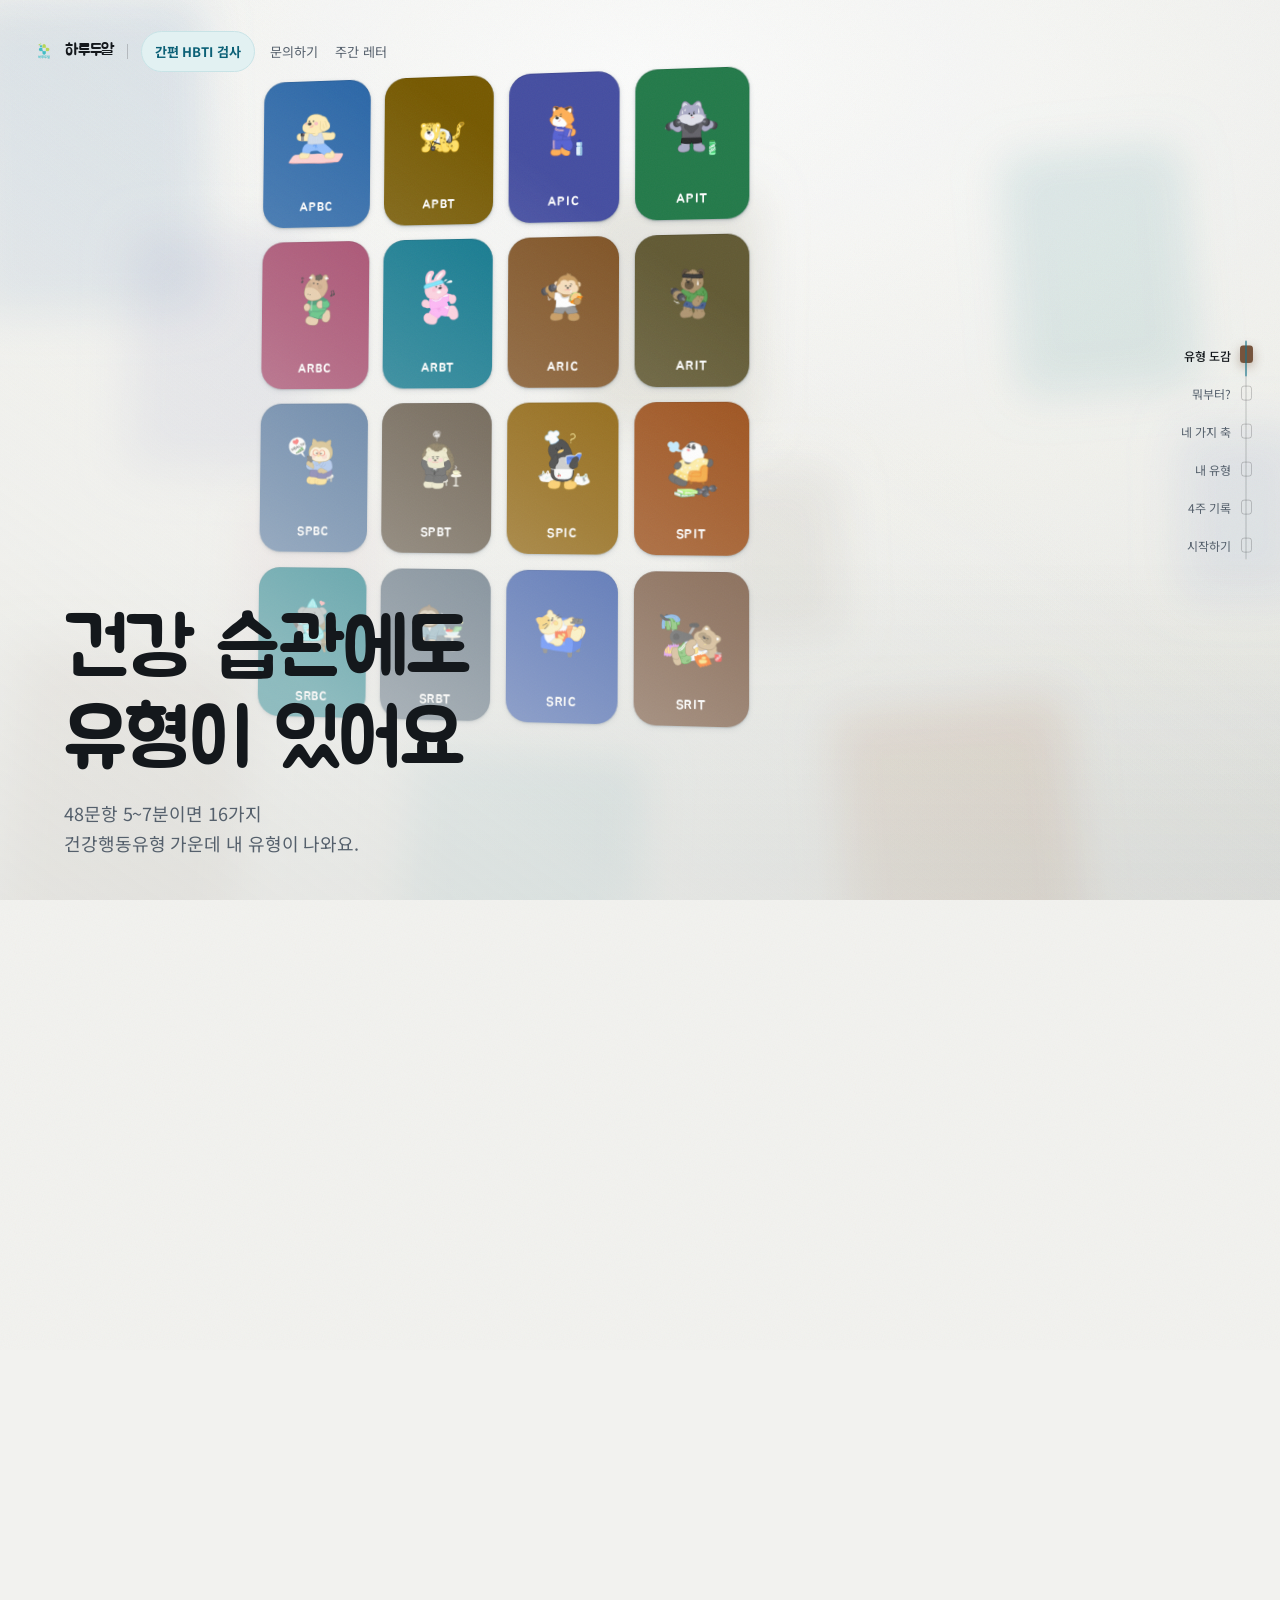
==== commit 8144f299: "feat(web): add anonymous 12-question HBTI survey" ====
--- a/index.html
+++ b/index.html
@@ -377,6 +377,18 @@
 }
 .mark a:hover { color: var(--sc-ink); text-decoration: underline; }
 .mark a:focus-visible { outline: 2px solid #0B6076; outline-offset: 3px; border-radius: 4px; }
+.mark a.mark__survey {
+  color: #0B6076; background: #E2F1F2; border: 1px solid #C8E3E6;
+  border-radius: 999px; padding: 0.55rem 0.8rem; font-weight: 700;
+  white-space: nowrap;
+}
+.mark a.mark__survey:hover { background: #D3EAED; text-decoration: none; }
+@media (max-width: 480px) {
+  .mark { flex-wrap: wrap; max-width: calc(100vw - 1.8rem); }
+  .mark__name { flex-basis: 100%; }
+  .mark__rule { display: none; }
+  .mark a { white-space: nowrap; }
+}
 
 /* ── 카피 층 ───────────────────────────────────────────────────────────── */
 .sc-world__copy .sc-copy { max-width: min(35rem, 84vw); }
@@ -494,6 +506,7 @@
 <div class="mark">
   <span class="mark__name"><img src="assets/obj/logo.webp" alt="" width="26" height="26" decoding="async">하루두알</span>
   <span class="mark__rule" aria-hidden="true"></span>
+  <a class="mark__survey" href="survey.html">간편 HBTI 검사</a>
   <a href="contact.html">문의하기</a>
   <a href="newsletter.html">주간 레터</a>
 </div>
@@ -599,7 +612,7 @@
       <div class="scene">
         <div class="plate">
           <img class="plate__logo" src="assets/obj/logo.webp" alt="하루두알" width="108" height="108" decoding="async">
-          <a class="cta" href="https://harudooal.com" id="cta">지금 시작해볼까요</a>
+          <a class="cta" href="survey.html" id="cta">12문항으로 가볍게 시작하기</a>
           <p class="plate__links">
             <a href="contact.html">문의하기</a> · <a href="newsletter.html">주간 레터</a>
           </p>
